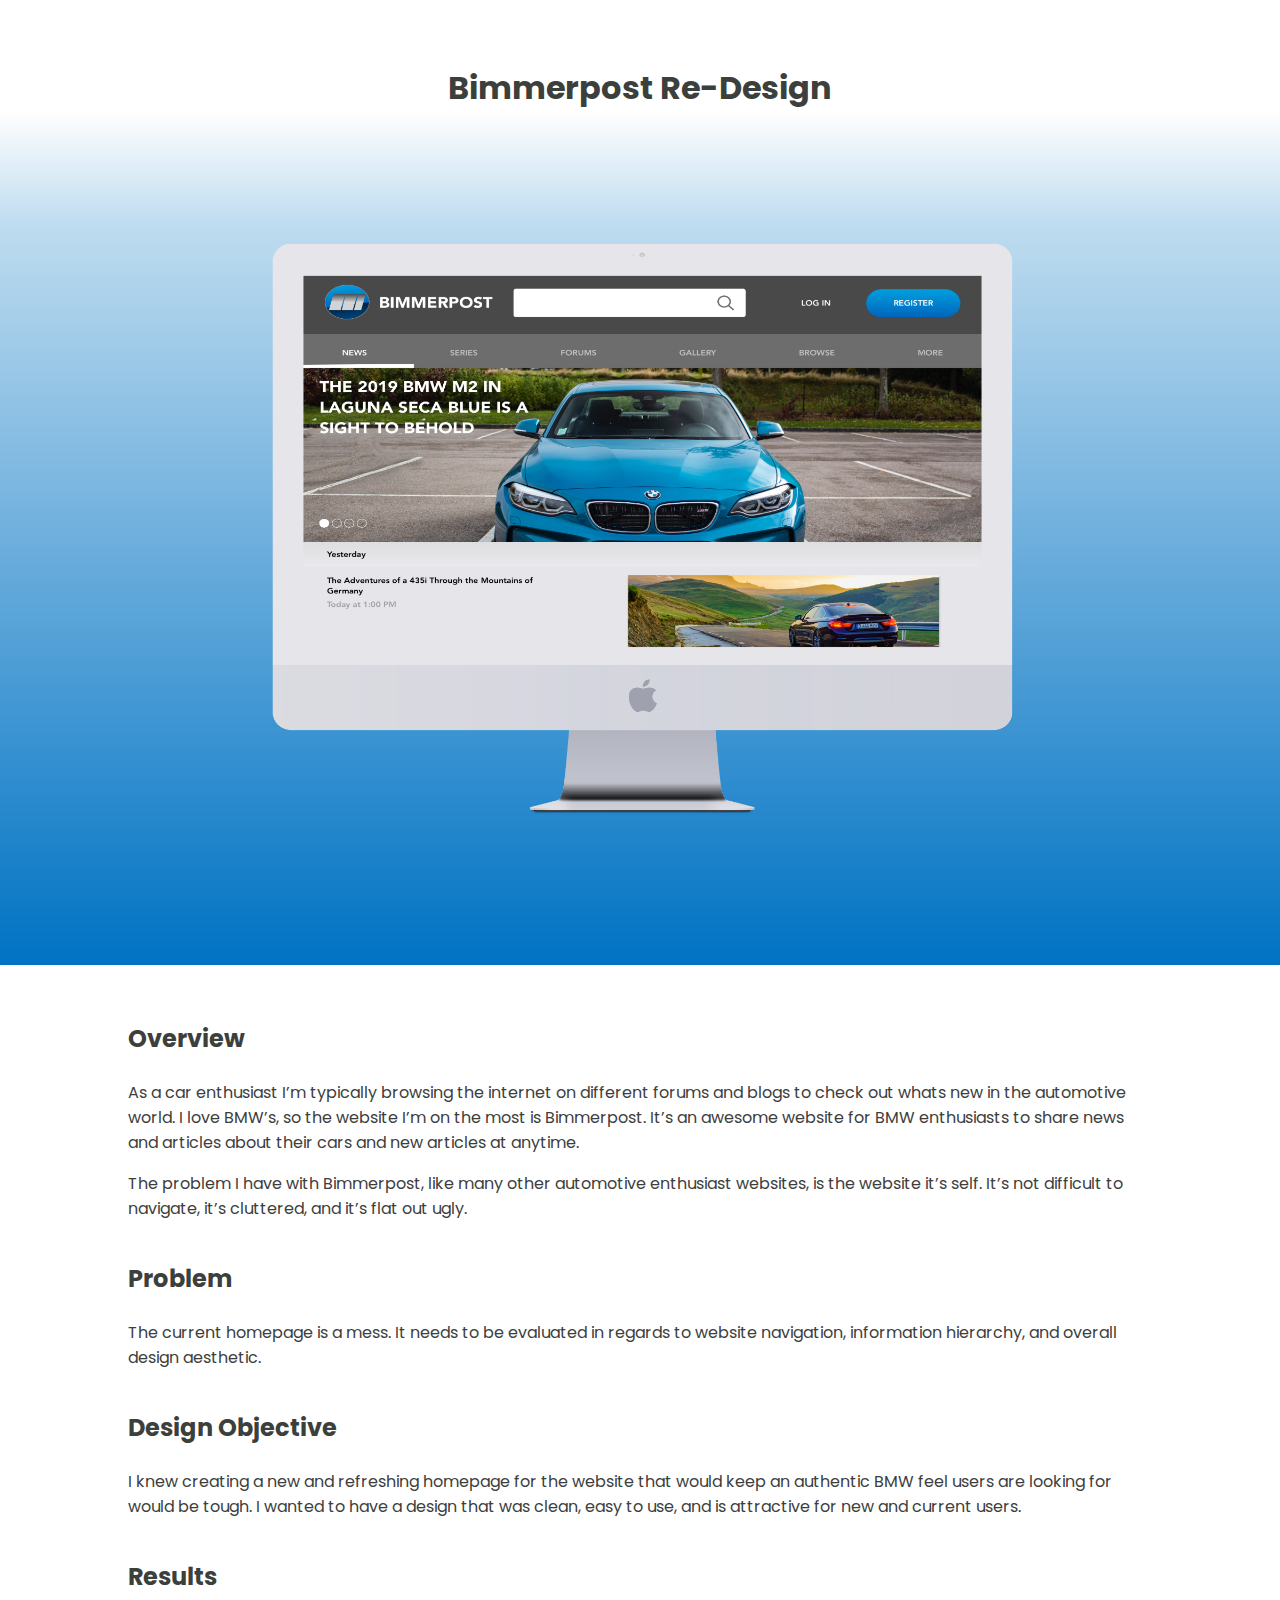
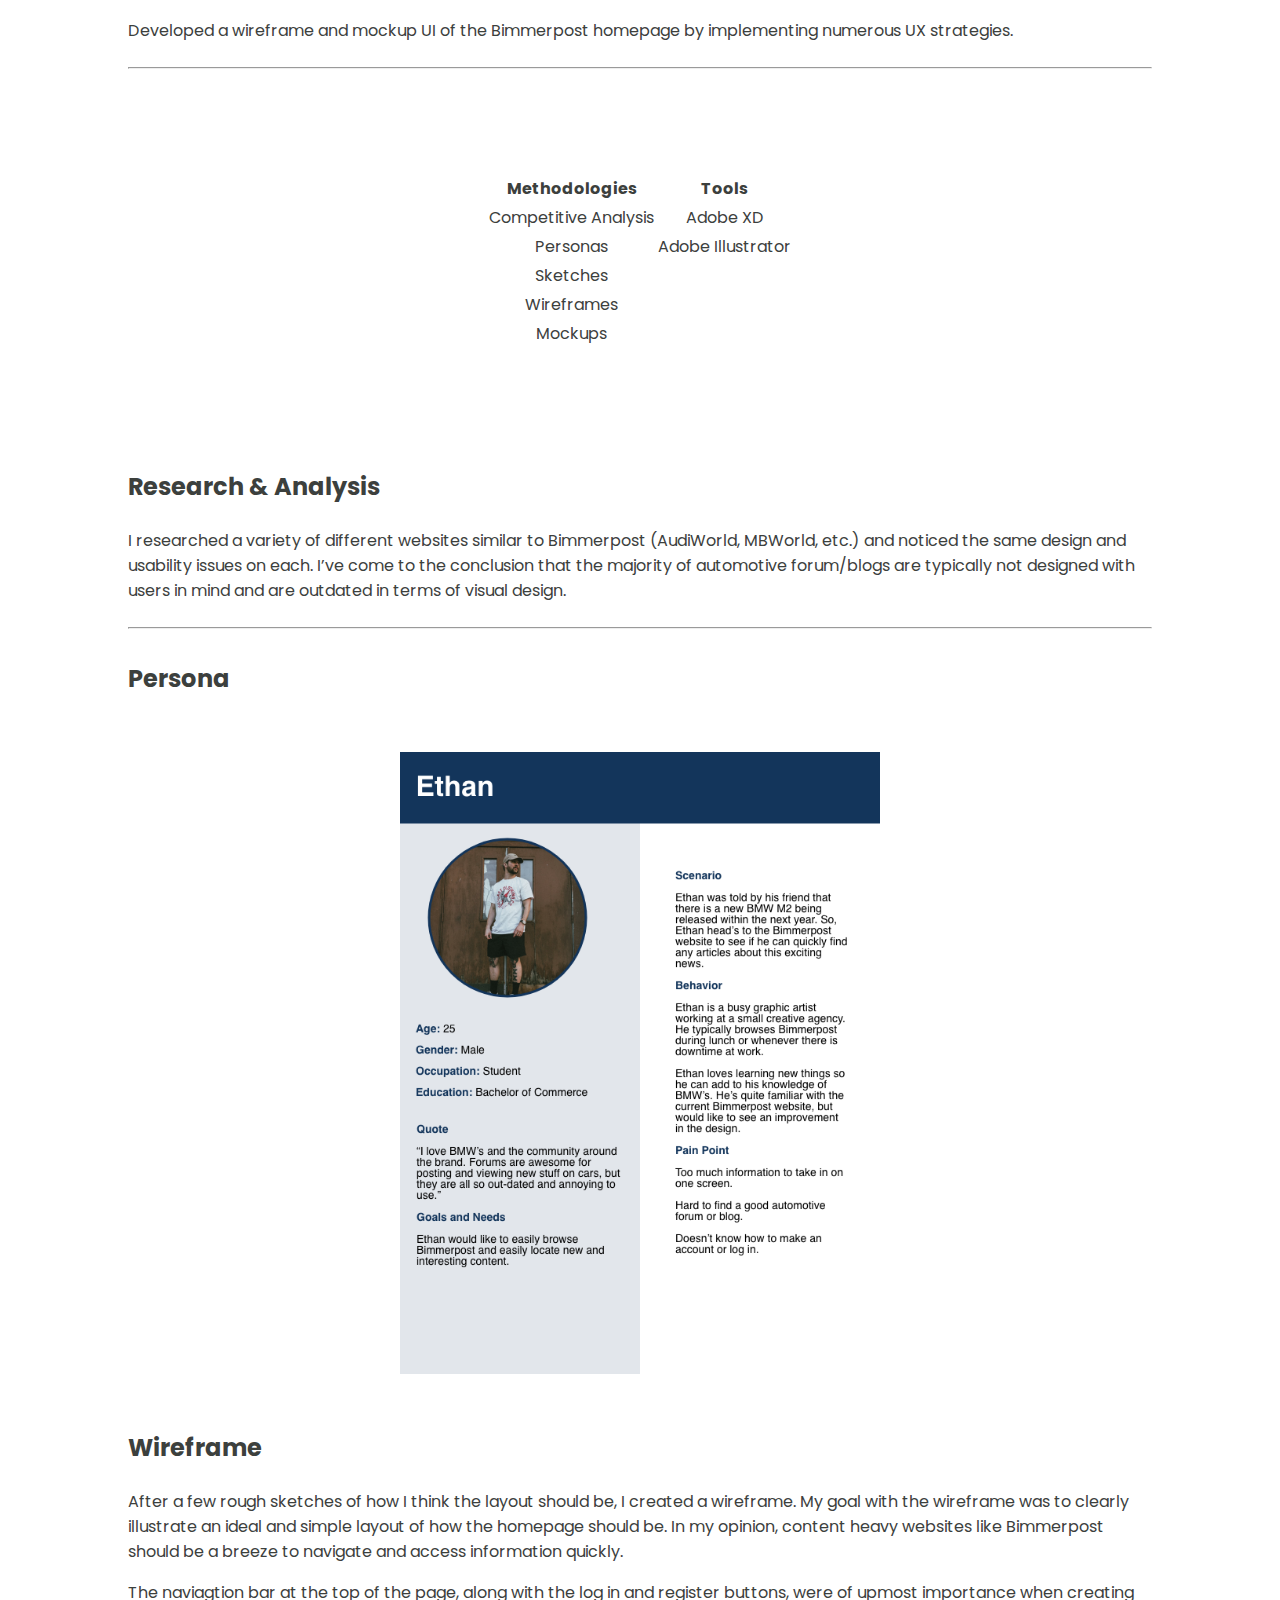
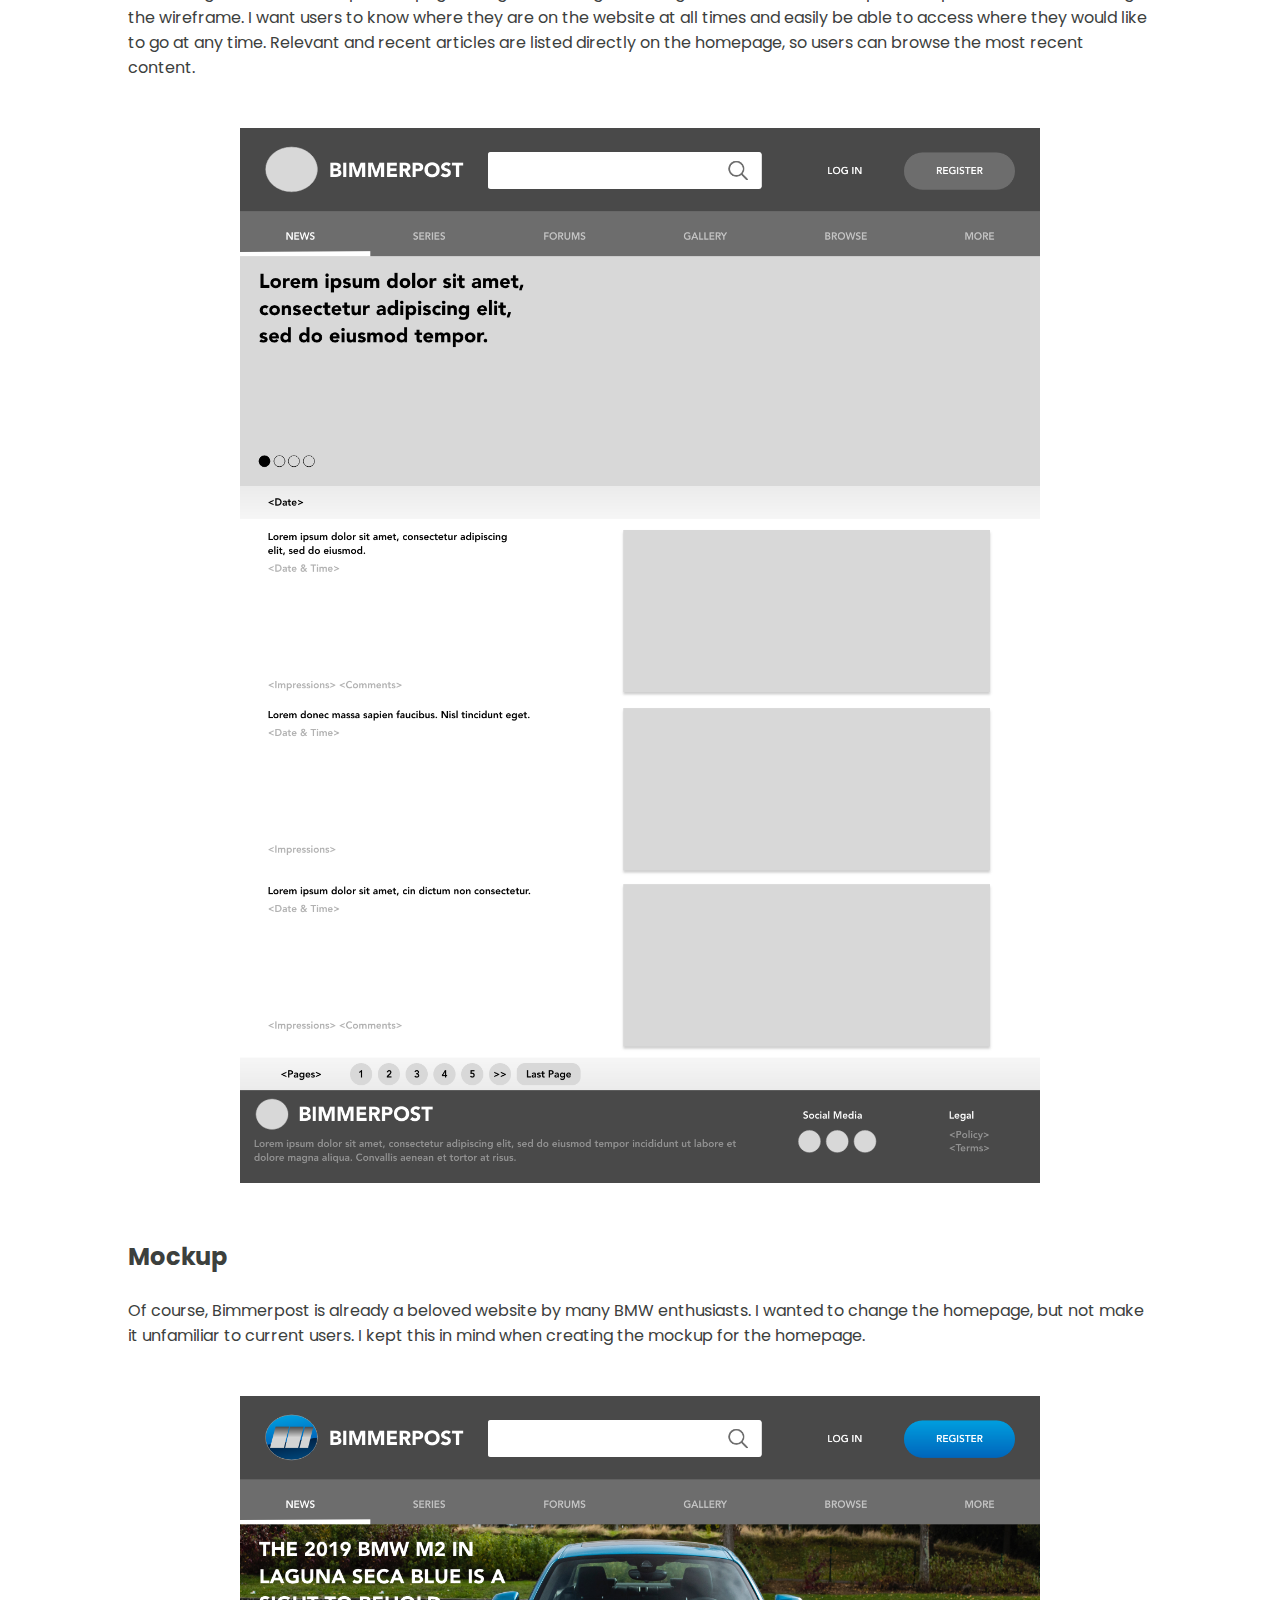
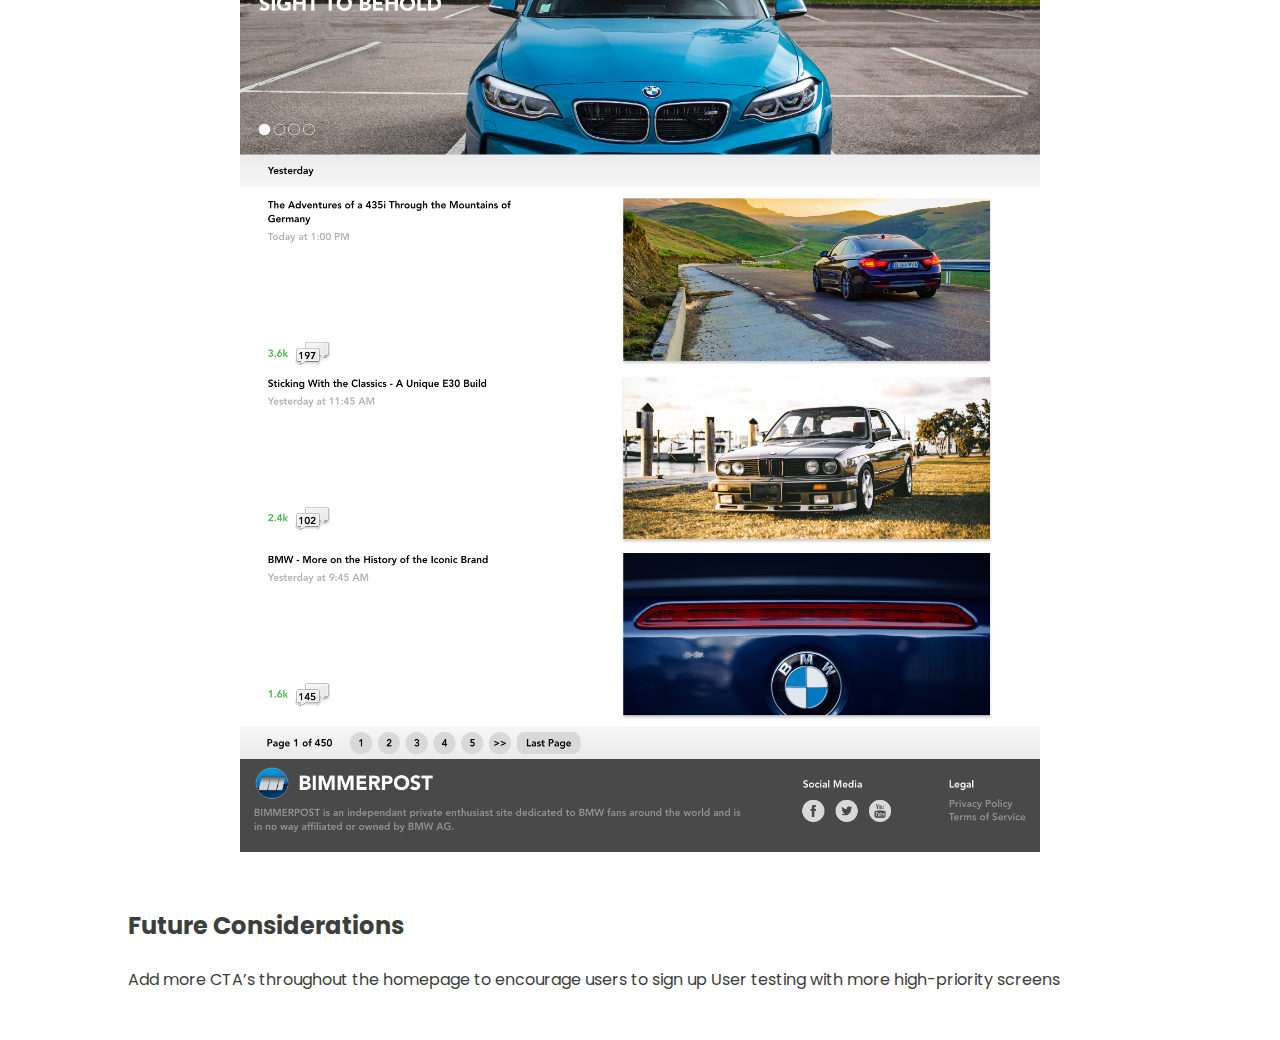
==== pages/bimmerpost.html @ 27b51f2a "First Portfolio Commit" ====
<!DOCTYPE html>
<html lang="en">
  <head>
    <meta charset="UTF-8" />
    <meta name="viewport" content="width=device-width, initial-scale=1.0" />
    <title>Bimmerpost Re-Design</title>
    <link rel="stylesheet" href="/src/css/styles.css" />
  </head>
  <body>
    <div class="projectPageHeader">
      <h1 class="projectPageTitle">Bimmerpost Re-Design</h1>
    </div>
    <img
      src="/img/bimmerpostheaderimg.png"
      alt="Bimmerpost Header Image"
      class="projectImageFullPage"
    />
    
    <section class="projectPageMain">
      
      <h2 class="projectSubtitle">Overview</h2>
      <p class="projectText">
        As a car enthusiast I’m typically browsing the internet on different
        forums and blogs to check out whats new in the automotive world. I love
        BMW’s, so the website I’m on the most is Bimmerpost. It’s an awesome
        website for BMW enthusiasts to share news and articles about their cars
        and new articles at anytime. 
        <p class="projectText">The problem I have with Bimmerpost, like many other automotive
          enthusiast websites, is the website it’s self. It’s not difficult to
          navigate, it’s cluttered, and it’s flat out ugly.</p>
      </p>
      <h2 class="projectSubtitle">Problem</h2>
      <p class="projectText">
        The current homepage is a mess. It needs to be evaluated in regards to
        website navigation, information hierarchy, and overall design aesthetic.
      </p>
      <h2 class="projectSubtitle">Design Objective</h2>
      <p class="projectText">
        I knew creating a new and refreshing homepage for the website that would
        keep an authentic BMW feel users are looking for would be tough. I
        wanted to have a design that was clean, easy to use, and is attractive
        for new and current users.
      </p>
      <h2 class="projectSubtitle">Results</h2>
      <p class="projectText">
        Developed a wireframe and mockup UI of the Bimmerpost homepage by
        implementing numerous UX strategies.
      </p>
      <hr />
      <table class="projectTable">
        <tbody>
          <tr>
            <th>Methodologies</th>
            <th>Tools</th>
          </tr>
          <tr>
            <td>Competitive Analysis</td>
            <td>Adobe XD</td>
          </tr>
          <tr>
            <td>Personas</td>
            <td>Adobe Illustrator</td>
          </tr>
          <tr>
            <td>Sketches</td>
          </tr>
          <tr>
            <td>Wireframes</td>
          </tr>
          <tr>
            <td>Mockups</td>
          </tr>
        </tbody>
      </table>
      <h2 class="projectSubtitle">Research & Analysis</h2>
      <p class="projectText">
        I researched a variety of different websites similar to Bimmerpost (AudiWorld, MBWorld, etc.) and noticed the same design and usability
        issues on each. I’ve come to the conclusion that the majority of
        automotive forum/blogs are typically not designed with users in mind and
        are outdated in terms of visual design.
      </p>
      <hr />
      <h2 class="projectSubtitle">Persona</h2>
      
      <img
        src="/img/bimmerpostpersona.png"
        alt="Persona Image"
        class="projectImageSmall"
      />

      <h2 class="projectSubtitle">Wireframe</h2>
      <p class="projectText">
        After a few rough sketches of how I think the layout should
        be, I created a wireframe. My goal with the wireframe was to clearly
        illustrate an ideal and simple layout of how the homepage should be. In
        my opinion, content heavy websites like Bimmerpost should be a breeze to
        navigate and access information quickly. </p>
        
        <p class="projectText">The naviagtion bar at the
        top of the page, along with the log in and register buttons, were of
        upmost importance when creating the wireframe. I want users to know
        where they are on the website at all times and easily be able to access
        where they would like to go at any time. Relevant and recent articles
        are listed directly on the homepage, so users can browse the most recent
        content.</p>
      <img
        src="/img/bimmerpostwireframe.png"
        alt="Wireframe Image"
        class="projectImageMedium"
      />

      <h2 class="projectSubtitle">Mockup</h2>
      <p class="projectText">
        Of course, Bimmerpost is already a beloved website by many BMW
        enthusiasts. I wanted to change the homepage, but not make it unfamiliar
        to current users. I kept this in mind when creating the mockup for the
        homepage.
      </p>
      <img
        src="/img/bimmerpostmockup.png"
        alt="Mockup Image"
        class="projectImageMedium"
      />

      <h2 class="projectSubtitle">Future Considerations</h2>
      <p class="projectText">
        Add more CTA’s throughout the homepage to encourage users to sign up
        User testing with more high-priority screens
      </p>
    </section>
  </body>
</html>
---- src/css/styles.css ----
/*===== Font =====*/
@import url("https://fonts.googleapis.com/css2?family=Poppins:wght@400;600;700&display=swap");
/*===== Variable CSS =====*/
:root {
  --header-height: 3rem;
  --font-semi: 600;
}

/*===== Colours =====*/
:root {
  --first-color: #10ac84;
  --second-color: #3c403d;
}

/*===== Typography =====*/
:root {
  --body-font: "Poppins", sans-serif;
  --big-font-size: 2rem;
  --h2-font-size: 1.25rem;
  --normal-font-size: 0.938rem;
}
@media screen and (min-width: 768px) {
  :root {
    --big-font-size: 3.5rem;
    --h2-font-size: 2rem;
    --normal-font-size: 1rem;
  }
}

/*===== Margins =====*/
:root {
  --mb-1: 0.5rem;
  --mb-2: 1rem;
  --mb-3: 1.5rem;
  --mb-4: 2rem;
  --mb-5: 2.5rem;
  --mb-6: 3rem;
}

/*===== z index =====*/
:root {
  --z-back: -10;
  --z-normal: 1;
  --z-tooltip: 10;
  --z-fixed: 100;
}

/*===== Base Site =====*/
*,
::before,
::after {
  box-sizing: border-box;
}
html {
  scroll-behavior: smooth;
}
body {
  margin: var(--header-height) 0 0 0;
  font-family: var(--body-font);
  font-size: var(--normal-font-size);
  color: var(--second-color);
}
h1,
h2,
p {
  margin: 0;
}
ul {
  margin: 0;
  padding: 0;
  list-style: none;
}
a {
  text-decoration: none;
}
img {
  max-width: 100%;
  height: auto;
  display: block;
}

section {
  padding: 2em 2em;
  text-align: center;
}

.scroll-downs {
  display: flex;
  justify-content: center;
}
.mousey {
  width: 3px;
  padding: 10px 15px;
  height: 35px;
  border: 3px solid var(--first-color);
  border-radius: 25px;
  opacity: 0.75;
  box-sizing: content-box;
}
.scroller {
  width: 3px;
  height: 10px;
  border-radius: 25%;
  background-color: var(--first-color);
  animation-name: scroll;
  animation-duration: 2.2s;
  animation-timing-function: cubic-bezier(0.15, 0.41, 0.69, 0.94);
  animation-iteration-count: infinite;
}
@keyframes scroll {
  0% {
    opacity: 0;
  }
  10% {
    transform: translateY(0);
    opacity: 1;
  }
  100% {
    transform: translateY(15px);
    opacity: 0;
  }
}

.skills {
  background: var(--first-color);
}

.skills-container ul li {
  background: white;
  border-radius: 1em;
  padding: 2em;
  margin-bottom: 1em;
}

.skills-container ul li .icon-container {
  height: 100px;
  place-content: center;
  margin: 0 auto;
  display: -ms-grid;
  display: grid;
}

.skills-container ul li .icon-container.one {
  width: 60px;
}

.skills-container ul li .icon-container.two {
  width: 60px;
}

.skills-container ul li .skill-title {
  font-weight: bold;
}

.skills-container ul li {
  margin-bottom: 2em;
}

.featured-desc {
  margin-bottom: 2em;
}

.portfolio {
  background: #f0f0f0;
}

.portfolio-container a img {
  border-radius: 1em;
  margin-bottom: 2em;
}

/*===== Class CSS ===== */
.section-title {
  position: relative;
  font-size: var(--h2-font-size);
  color: var(--first-color);
  margin-top: var(--mb-2);
  margin-bottom: var(--mb-4);
  text-align: center;
}
.section-title::after {
  position: absolute;
  content: "";
  width: 64px;
  height: 0.18rem;
  left: 0;
  right: 0;
  margin: auto;
  top: 2rem;
  background-color: var(--first-color);
}

.section-title-two {
  position: relative;
  font-size: var(--h2-font-size);
  color: white;
  /* margin-top: var(--mb-2); */
  margin-bottom: var(--mb-6);
  text-align: center;
}

.section-title-two::after {
  position: absolute;
  content: "";
  width: 64px;
  height: 0.18rem;
  left: 0;
  right: 0;
  margin: auto;
  top: 2rem;
  background-color: white;
}

.section {
  padding-top: 3rem;
  padding-bottom: 2rem;
}

/*===== Layout =====*/
.bd-grid {
  max-width: 1024px;
  display: grid;
  grid-template-columns: 100%;
  grid-column-gap: 2rem;
  width: calc(100% - 2rem);
  margin-left: var(--mb-2);
  margin-right: var(--mb-2);
}
.l-header {
  width: 100%;
  position: fixed;
  top: 0;
  left: 0;
  z-index: var(--z-fixed);
  background-color: #fff;
  box-shadow: 0 1px 4px rgba(146, 161, 176, 0.15);
}

/*===== Navigation =====*/
.nav {
  height: var(--header-height);
  display: flex;
  justify-content: space-between;
  align-items: center;
  font-weight: var(--font-semi);
}

@media screen and (max-width: 800px) {
  .nav__menu {
    position: fixed;
    top: var(--header-height);
    right: -100%;
    width: 80%;
    height: 100%;
    padding: 2rem;
    background-color: var(--second-color);
    transition: 0.5s;
  }
}
.nav__item {
  margin-bottom: var(--mb-4);
}
.nav__link {
  position: relative;
  color: #fff;
}
.nav__link:hover {
  position: relative;
}
.nav__link:hover::after {
  position: absolute;
  content: "";
  width: 100%;
  height: 0.18rem;
  left: 0;
  top: 2rem;
  background-color: var(--first-color);
}
.nav__logo {
  color: var(--second-color);
}
.nav__toggle {
  color: var(--second-color);
  font-size: 1.5rem;
  cursor: pointer;
}

/*Active menu*/
.active::after {
  position: absolute;
  content: "";
  width: 100%;
  height: 0.18rem;
  left: 0;
  top: 2rem;
  background-color: var(--first-color);
}

/*=== Show menu ===*/
.show {
  right: 0;
}

/*===== Home =====*/
.home {
  height: calc(100vh - 3rem);
}
.home__data {
  align-self: center;
}
.home__title {
  font-size: var(--big-font-size);
  margin-bottom: var(--mb-5);
}
.home__title-color {
  color: var(--first-color);
}
.home__social {
  display: flex;
  flex-direction: column;
}
.home__social-icon {
  width: max-content;
  margin-bottom: var(--mb-2);
  font-size: 2rem;
  color: var(--second-color);
}
.home__social-icon:hover {
  color: var(--first-color);
}

/*Buttons*/
.button {
  display: inline-block;
  background-color: var(--first-color);
  color: #fff;
  padding: 0.75rem 2.5rem;
  font-weight: var(--font-semi);
  border-radius: 0.5rem;
}
.button:hover {
  box-shadow: 0 10px 36px rgba(0, 0, 0, 0.15);
}

/* ===== About Section =====*/
.about__container {
  row-gap: 2rem;
  text-align: center;
}
.about__subtitle {
  margin-bottom: var(--mb-2);
}
.about__img {
  justify-self: center;
}
.about__img img {
  width: 200px;
  border-radius: 0.5rem;
}

/* ===== Skills Section =====*/

.subtitle {
  text-transform: uppercase;
  font-weight: bold;
  letter-spacing: 0.2em;
  margin-bottom: 1em;
  font-size: 0.85em;
  color: var(--second-color);
}

.featured-title {
  font-weight: bold;
  color: var(--first-color);
  font-size: 1.3em;
  margin-bottom: 0.5em;
  display: block;
}

.skills__container {
  row-gap: 2rem;
  text-align: center;
}
.skills__subtitle {
  margin-bottom: var(--mb-2);
}
.skills__text {
  margin-bottom: var(--mb-4);
}
.skills__data {
  display: flex;
  justify-content: space-between;
  align-items: center;
  position: relative;
  font-weight: var(--font-semi);
  padding: 0.5rem 1rem;
  margin-bottom: var(--mb-4);
  border-radius: 0.5rem;
  box-shadow: 0 4px 25px rgba(14, 36, 49, 0.15);
}
.skills__icon {
  font-size: 2rem;
  margin-right: var(--mb-2);
  color: var(--first-color);
}
.skills__names {
  display: flex;
  align-items: center;
}
.skills__bar {
  position: absolute;
  left: 0;
  bottom: 0;
  background-color: var(--first-color);
  height: 0.25rem;
  border-radius: 0.5rem;
  z-index: var(--z-back);
}

/* ===== Portfolio Section =====*/
.portfolio {
  background: #f0f0f0;
}

.portfolio-container a img {
  border-radius: 1em;
  margin-bottom: 2em;
}

/* ===== Contact Section =====*/
.contact__input {
  width: 100%;
  font-size: var(--normal-font-size);
  font-weight: var(--font-semi);
  padding: 1rem;
  border-radius: 0.5rem;
  border: 1.5px solid var(--second-color);
  outline: none;
  margin-bottom: var(--mb-4);
}
.contact__button {
  display: block;
  border: none;
  outline: none;
  font-size: var(--normal-font-size);
  cursor: pointer;
  margin-left: auto;
}

/* ===== Footer =====*/
.footer {
  background-color: var(--second-color);
  color: #fff;
  text-align: center;
  padding: 2rem 0;
}
.footer__title {
  font-weight: var(--font-semi);
  font-size: 1.6rem;
  margin-bottom: 20px;
}

.footer__text {
  margin-bottom: 10px;
}

.footer__email {
  margin-bottom: 10px;
  color: var(--first-color);
}

/* ===== Media Queries =====*/
@media screen and (min-width: 768px) {
  .skills-container ul {
    display: -ms-grid;
    display: grid;
    grid-template-columns: repeat(2, auto);
    grid-gap: 1em;
  }
  body {
    margin: 0;
  }
  .section {
    padding-top: 4rem;
    padding-bottom: 3rem;
  }
  .section-title {
    margin-bottom: var(--mb-6);
  }
  .section-title::after {
    width: 80px;
    top: 3rem;
  }

  .section-title-two {
    font-size: var(--h2-font-size);
    margin-bottom: var(--mb-6);
    color: white;
  }

  .section-title-two::after {
    width: 80px;
    top: 3.5rem;
  }

  .nav {
    height: calc(var(--header-height) + 1rem);
  }
  .nav__list {
    display: flex;
    padding-top: 0;
  }
  .nav__item {
    margin-left: var(--mb-6);
    margin-bottom: 0;
  }
  .nav__toggle {
    display: none;
  }
  .nav__link {
    color: var(--second-color);
  }

  .home {
    height: 100vh;
  }
  .home__data {
    align-self: flex-end;
  }
  .home__social {
    padding-top: 0;
    padding-bottom: 2.5rem;
    flex-direction: row;
    align-self: flex-end;
  }
  .home__social-icon {
    margin-bottom: 0;
    margin-right: var(--mb-4);
  }
  .home__img {
    width: 457px;
    bottom: 15%;
  }

  .about__container,
  .skills__container {
    grid-template-columns: repeat(2, 1fr);
    align-items: center;
    text-align: initial;
  }
  .about__img img {
    width: 400px;
  }

  .portfolio {
    padding-top: 7em;
  }
  .portfolio-container img {
    margin-left: 2em;
  }

  .contact__form {
    width: 360px;
  }
  .contact__container {
    justify-items: center;
  }

  .portfolio {
    text-align: left;
  }
  .portfolio-container {
    display: -ms-grid;
    display: grid;
    -ms-grid-columns: 40% auto;
    grid-template-columns: 40% auto;
  }
  .portfolio-left {
    display: -ms-grid;
    display: grid;
    place-content: center;
  }
}

@media screen and (min-width: 1024px) {
  .bd-grid {
    margin-left: auto;
    margin-right: auto;
  }
  .home__img {
    right: 10%;
  }
}

/* ===== Project Page Layout =====*/

.projectPageTitle {
  padding-top: 2em;
  text-align: center;
}

.projectSubtitle {
  text-align: initial;
  padding: 1em 0;
}

.projectText {
  text-align: initial;
  padding-bottom: 1em;
}

.projectTable {
  display: flex;
  justify-content: center;
  padding: 6em 0;
}

.projectImageSmall {
  width: 30em;
  margin: 0 auto;
  padding: 2em 0;
}

.projectImageMedium {
  width: 50em;
  margin: 0 auto;
  padding: 2em 0;
}

/* ===== Media Queries for Project Pages =====*/

@media screen and (min-width: 768px) {
  .projectPageMain {
    padding: 2em 8em;
  }
}
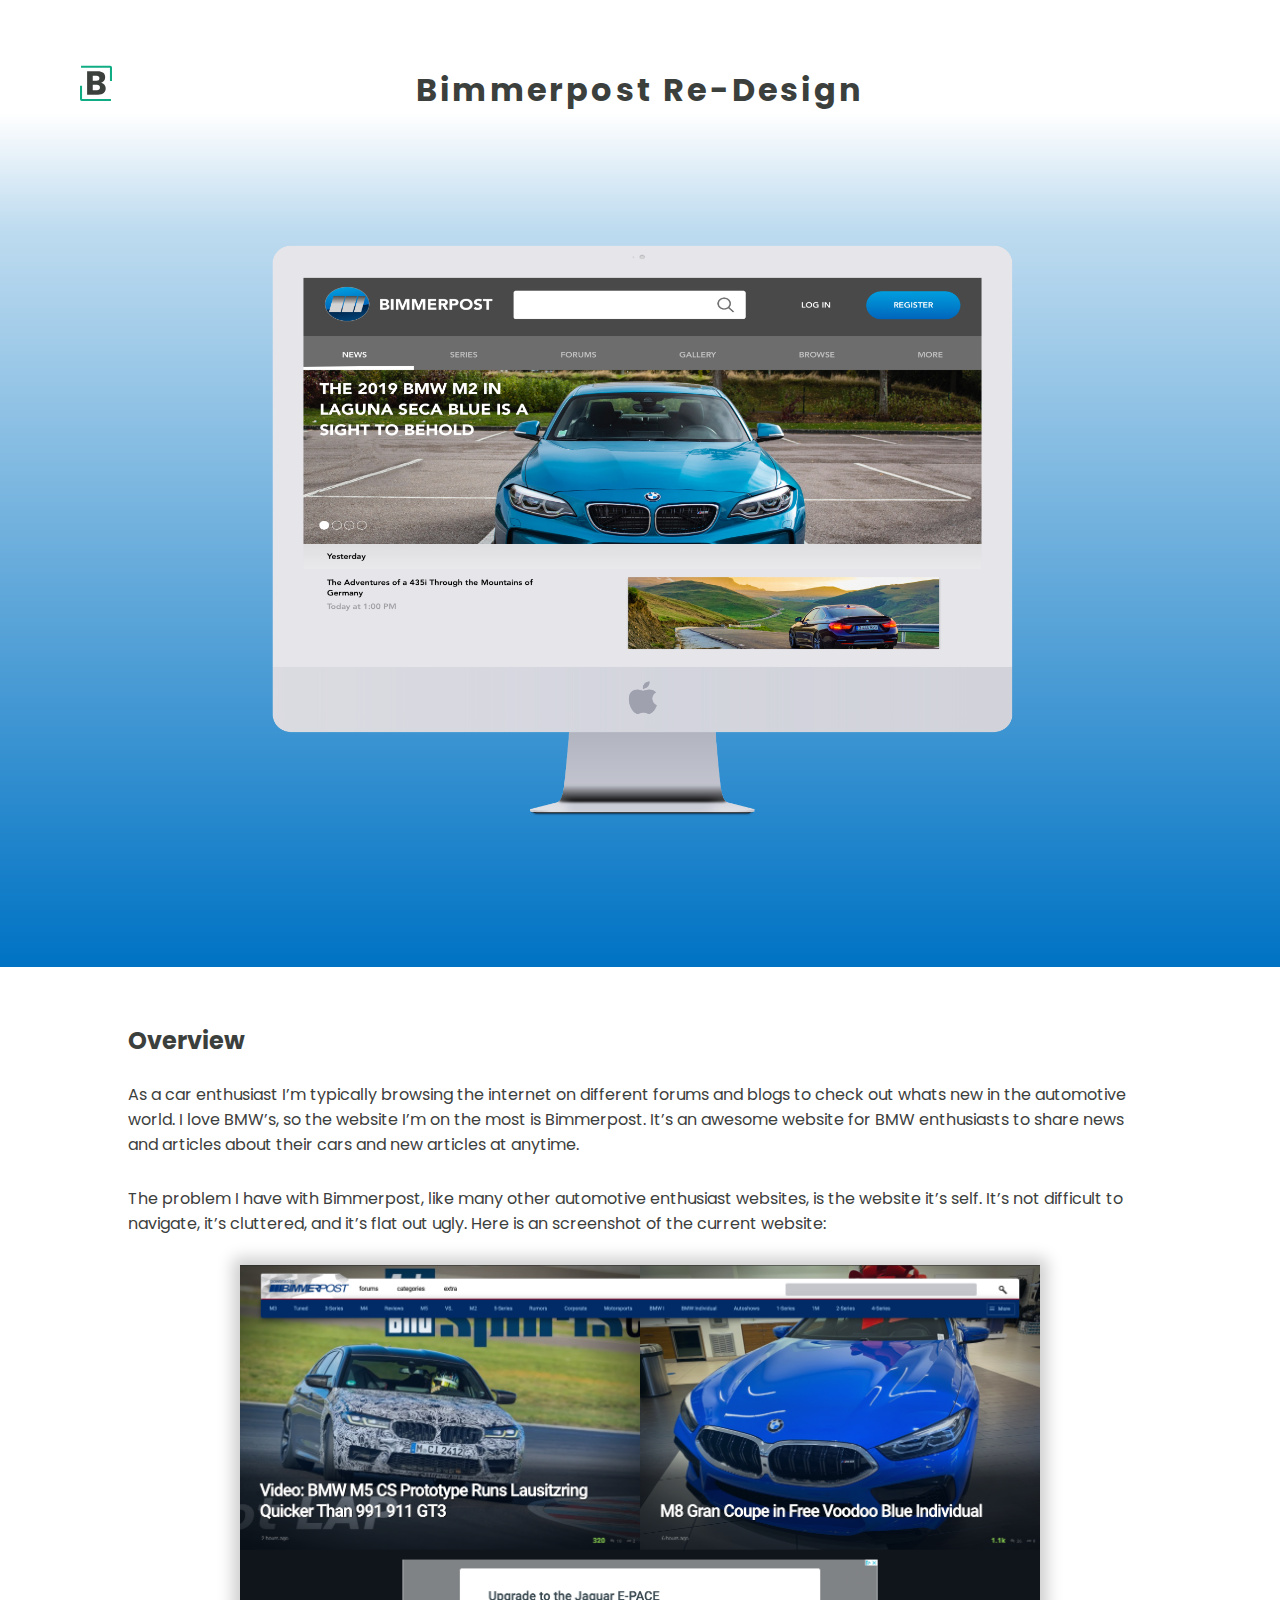
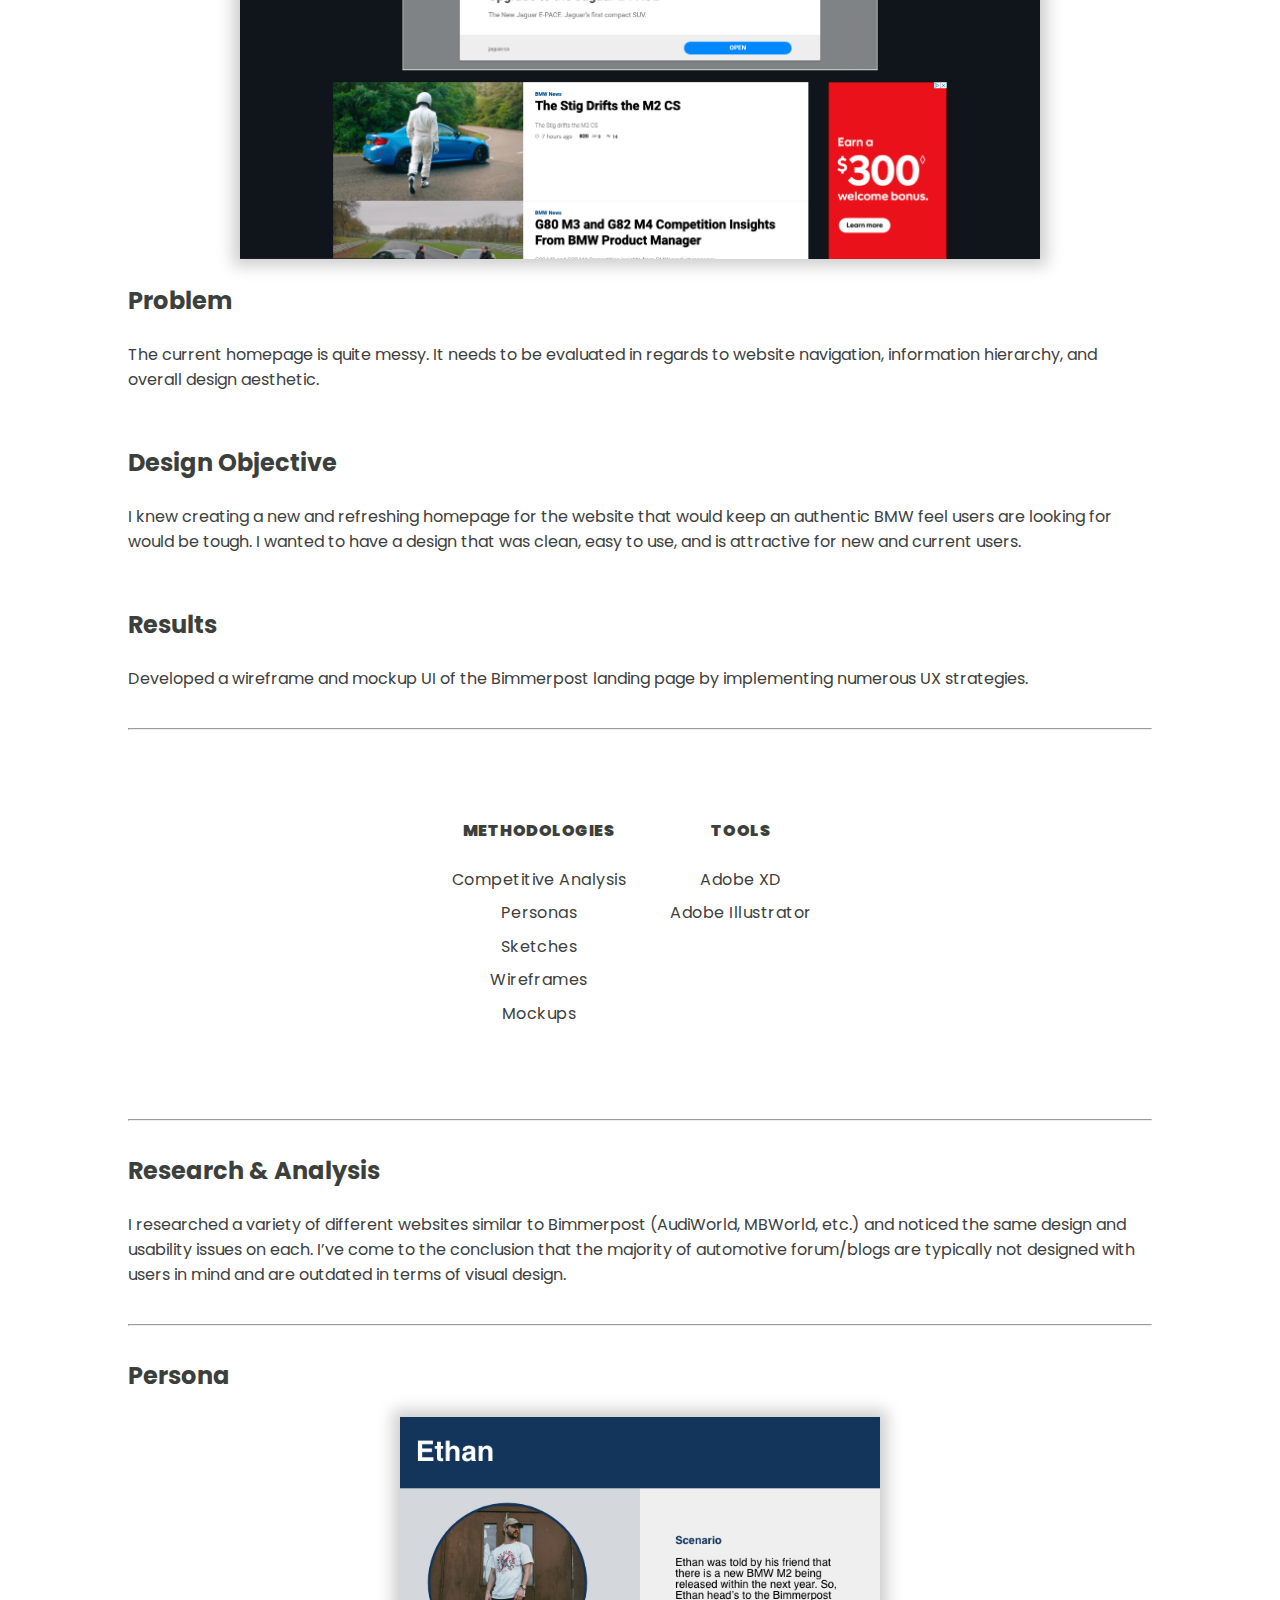
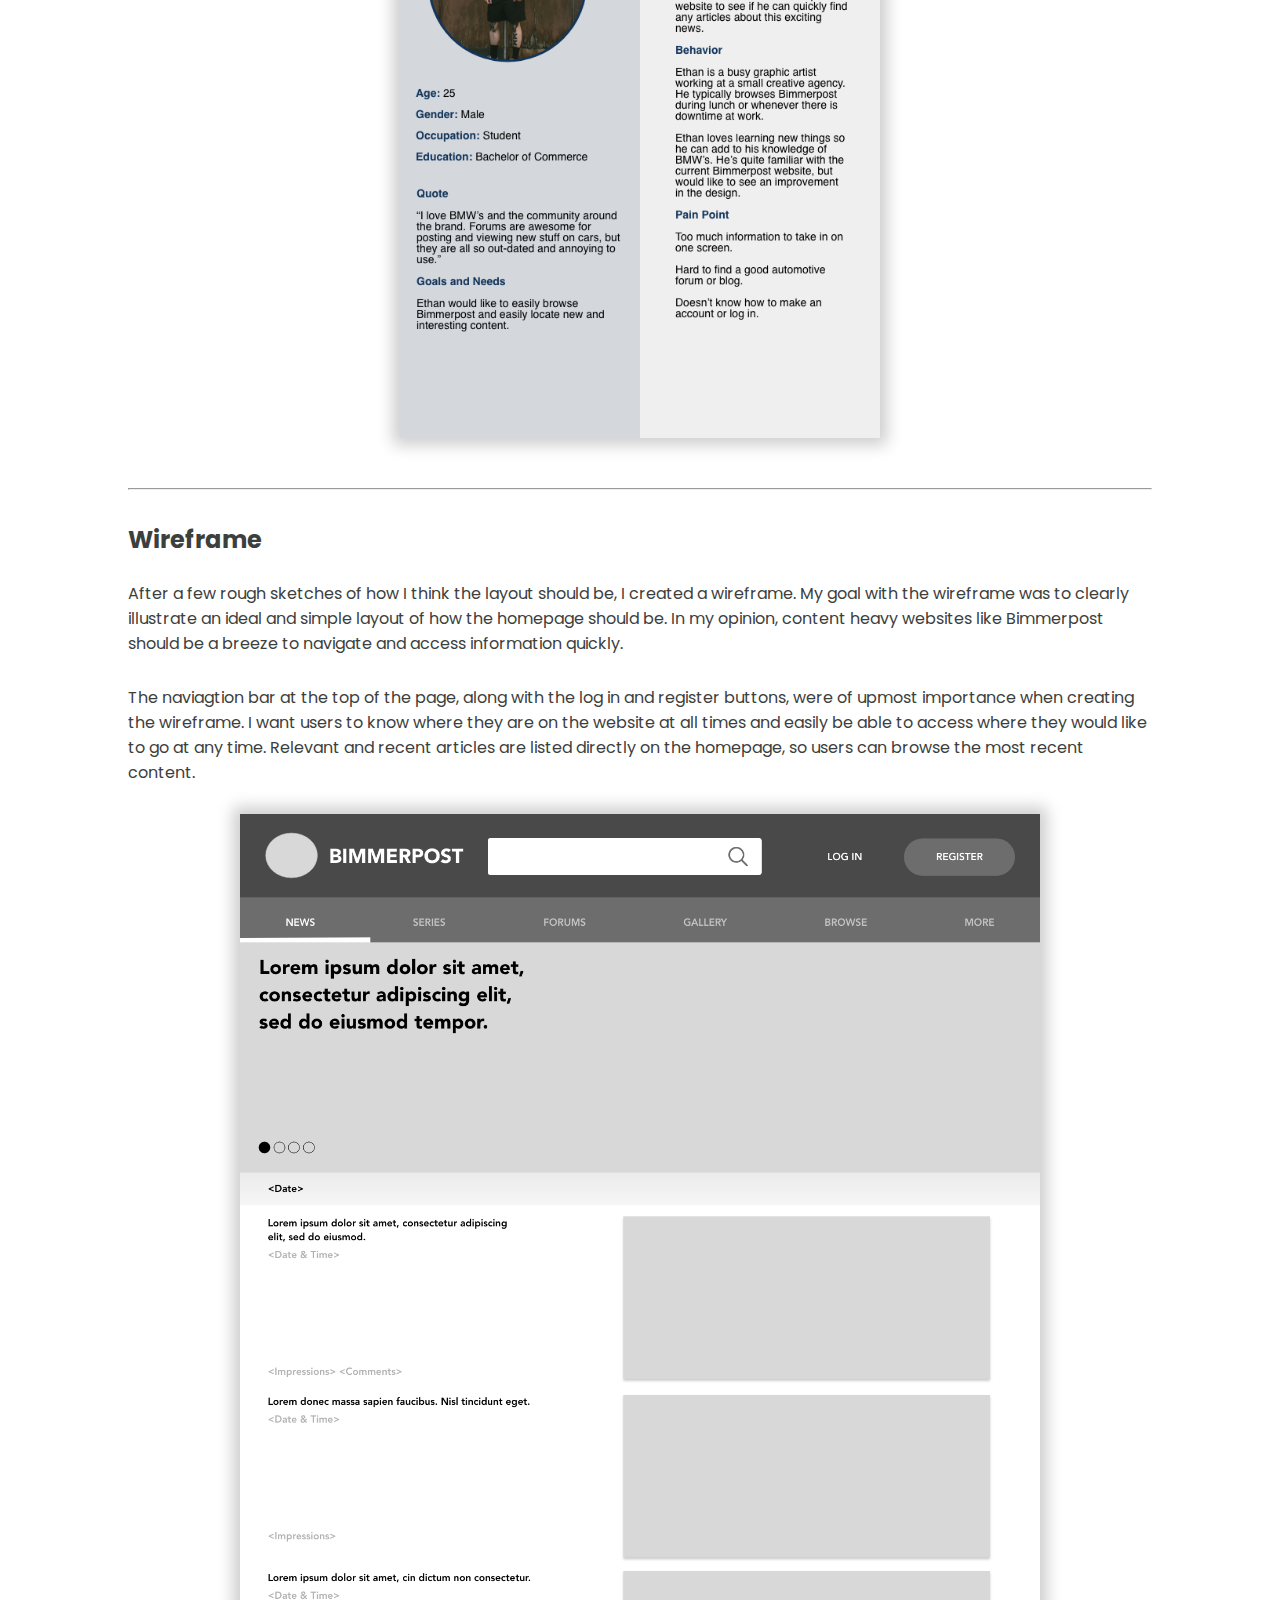
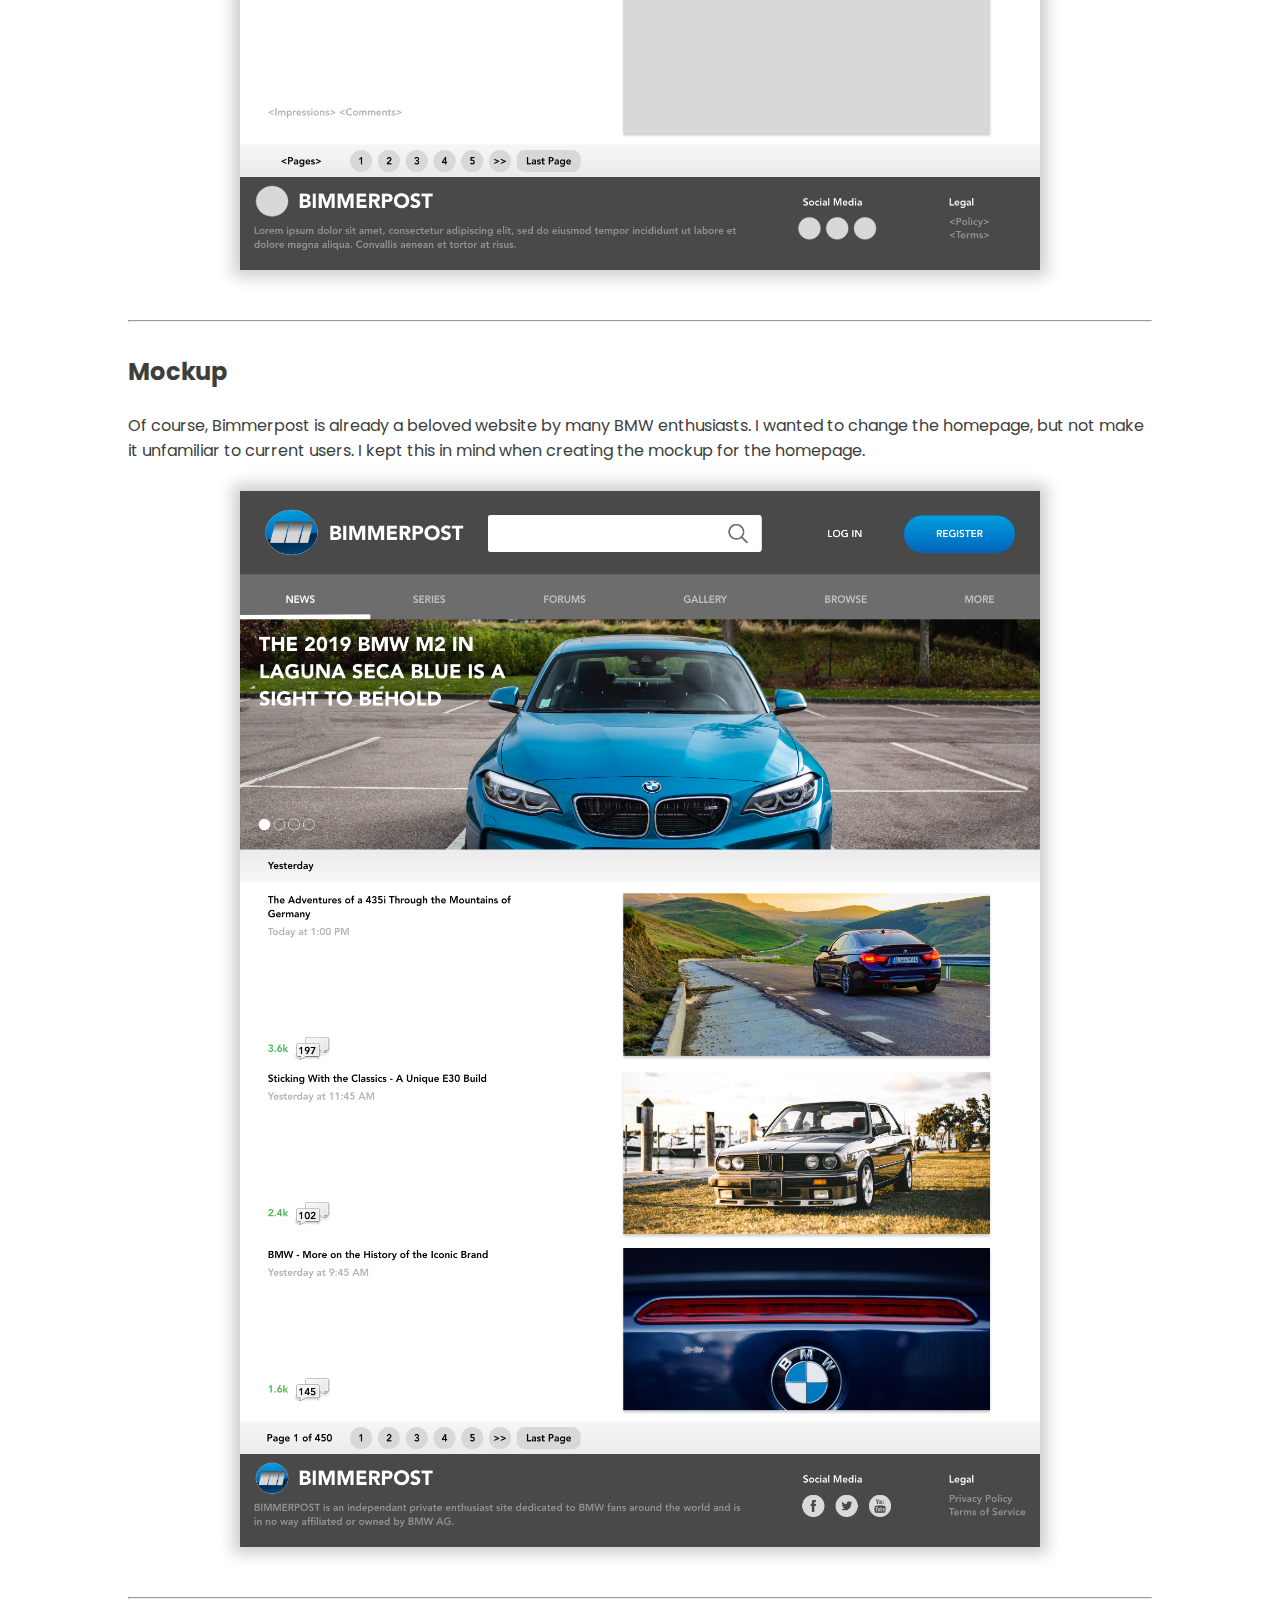
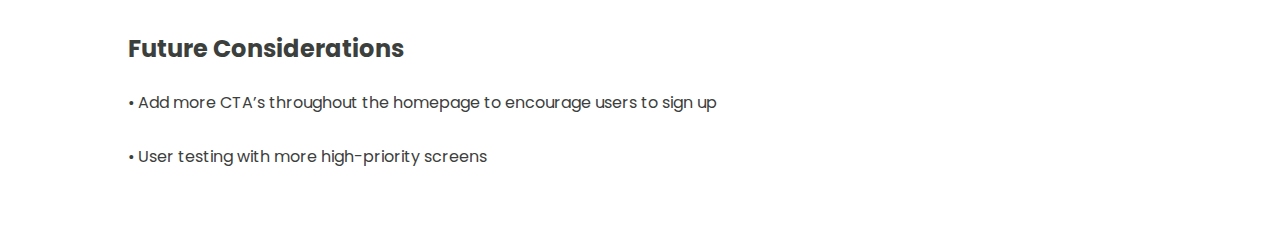
==== commit e7fd2283: "Project Pages Styling" ====
--- a/pages/bimmerpost.html
+++ b/pages/bimmerpost.html
@@ -8,7 +8,10 @@
   </head>
   <body>
     <div class="projectPageHeader">
-      <h1 class="projectPageTitle">Bimmerpost Re-Design</h1>
+      <h1 class="projectPageTitle"><div class="projectPageHeader">
+        <a href="/index.html" class="project-nav-logo"
+          ><img src="/img/WebsiteLogo.svg" alt="Website Logo"
+        /></a>Bimmerpost Re-Design</h1>
     </div>
     <img
       src="/img/bimmerpostheaderimg.png"
@@ -27,11 +30,15 @@
         and new articles at anytime. 
         <p class="projectText">The problem I have with Bimmerpost, like many other automotive
           enthusiast websites, is the website it’s self. It’s not difficult to
-          navigate, it’s cluttered, and it’s flat out ugly.</p>
+          navigate, it’s cluttered, and it’s flat out ugly. Here is an screenshot of the current website:</p><img
+          src="/img/bimmerpostSite.png"
+          alt="Website Image"
+          class="projectImageMedium"
+        />
       </p>
       <h2 class="projectSubtitle">Problem</h2>
       <p class="projectText">
-        The current homepage is a mess. It needs to be evaluated in regards to
+        The current homepage is quite messy. It needs to be evaluated in regards to
         website navigation, information hierarchy, and overall design aesthetic.
       </p>
       <h2 class="projectSubtitle">Design Objective</h2>
@@ -43,7 +50,7 @@
       </p>
       <h2 class="projectSubtitle">Results</h2>
       <p class="projectText">
-        Developed a wireframe and mockup UI of the Bimmerpost homepage by
+        Developed a wireframe and mockup UI of the Bimmerpost landing page by
         implementing numerous UX strategies.
       </p>
       <hr />
@@ -72,6 +79,7 @@
           </tr>
         </tbody>
       </table>
+      <hr />
       <h2 class="projectSubtitle">Research & Analysis</h2>
       <p class="projectText">
         I researched a variety of different websites similar to Bimmerpost (AudiWorld, MBWorld, etc.) and noticed the same design and usability
@@ -87,7 +95,7 @@
         alt="Persona Image"
         class="projectImageSmall"
       />
-
+      <hr style="margin-top: 50px"/>
       <h2 class="projectSubtitle">Wireframe</h2>
       <p class="projectText">
         After a few rough sketches of how I think the layout should
@@ -108,6 +116,7 @@
         alt="Wireframe Image"
         class="projectImageMedium"
       />
+      <hr style="margin-top: 50px"/>
 
       <h2 class="projectSubtitle">Mockup</h2>
       <p class="projectText">
@@ -121,12 +130,12 @@
         alt="Mockup Image"
         class="projectImageMedium"
       />
-
+      <hr style="margin-top: 50px"/>
       <h2 class="projectSubtitle">Future Considerations</h2>
       <p class="projectText">
-        Add more CTA’s throughout the homepage to encourage users to sign up
-        User testing with more high-priority screens
+        • Add more CTA’s throughout the homepage to encourage users to sign up 
       </p>
+      <p class="projectText"> • User testing with more high-priority screens</p>
     </section>
   </body>
 </html>
--- a/src/css/styles.css
+++ b/src/css/styles.css
@@ -277,7 +277,12 @@
   background-color: var(--first-color);
 }
 .nav__logo {
-  color: var(--second-color);
+  display: flex;
+  justify-content: center;
+  align-items: center;
+  height: 25px;
+  width: 25px;
+  position: relative;
 }
 .nav__toggle {
   color: var(--second-color);
@@ -471,6 +476,15 @@
 
 /* ===== Media Queries =====*/
 @media screen and (min-width: 768px) {
+  .nav__logo {
+    display: flex;
+    justify-content: center;
+    align-items: center;
+    height: 38px;
+    width: 38px;
+    position: relative;
+  }
+
   .skills-container ul {
     display: -ms-grid;
     display: grid;
@@ -594,8 +608,13 @@
 
 /* ===== Project Page Layout =====*/
 
+.project-nav-logo {
+  display: none;
+}
+
 .projectPageTitle {
-  padding-top: 2em;
+  padding-top: 0.5em;
+  letter-spacing: 0.1em;
   text-align: center;
 }
 
@@ -606,25 +625,54 @@
 
 .projectText {
   text-align: initial;
-  padding-bottom: 1em;
+  padding-bottom: 1.8em;
 }
 
 .projectTable {
   display: flex;
   justify-content: center;
-  padding: 6em 0;
+  padding: 5em 0;
+}
+
+th {
+  display: table-cell;
+  font-style: normal;
+  font-weight: 900;
+  text-transform: uppercase;
+  font-size: 1em;
+  line-height: 129.69%;
+  letter-spacing: 0.03em;
+  padding-bottom: 20px;
+}
+td {
+  display: table-cell;
+  width: 200px;
+  line-height: 185%;
+  letter-spacing: 0.03em;
+}
+
+.iFrame {
+  border: none;
+  box-shadow: 0px 0px 30px 0px rgba(0, 0, 0, 0.35);
+  margin: 20px 0;
+}
+
+.projectImageFullPage {
+  width: 100vw;
 }
 
 .projectImageSmall {
   width: 30em;
   margin: 0 auto;
-  padding: 2em 0;
+  -webkit-box-shadow: 0px 0px 15px 7px rgba(0, 0, 0, 0.2);
+  box-shadow: 0px 0px 15px 7px rgba(0, 0, 0, 0.2);
 }
 
 .projectImageMedium {
   width: 50em;
   margin: 0 auto;
-  padding: 2em 0;
+  -webkit-box-shadow: 0px 0px 15px 7px rgba(0, 0, 0, 0.2);
+  box-shadow: 0px 0px 15px 7px rgba(0, 0, 0, 0.2);
 }
 
 /* ===== Media Queries for Project Pages =====*/
@@ -633,4 +681,13 @@
   .projectPageMain {
     padding: 2em 8em;
   }
-}
+
+  .project-nav-logo {
+    display: flex;
+    position: relative;
+    top: 42px;
+    left: 80px;
+    height: 50px;
+    width: 50px;
+  }
+}
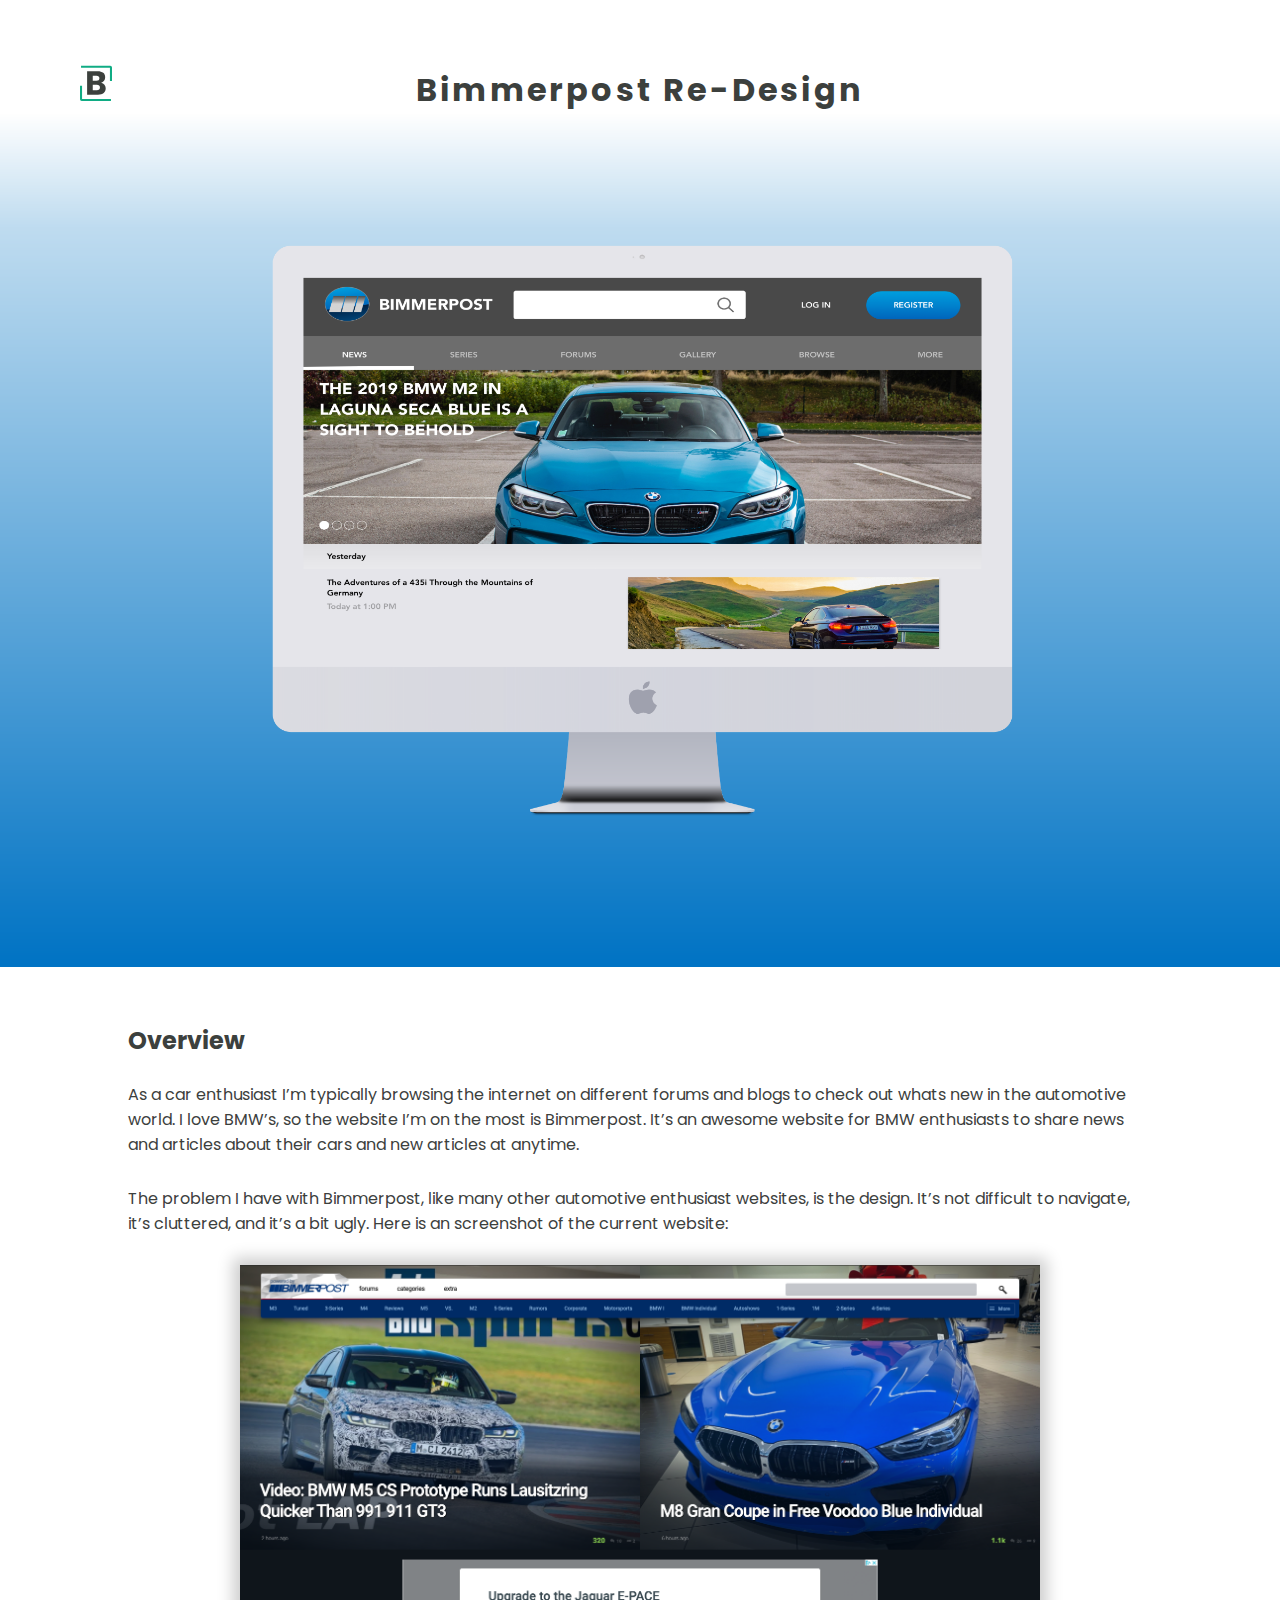
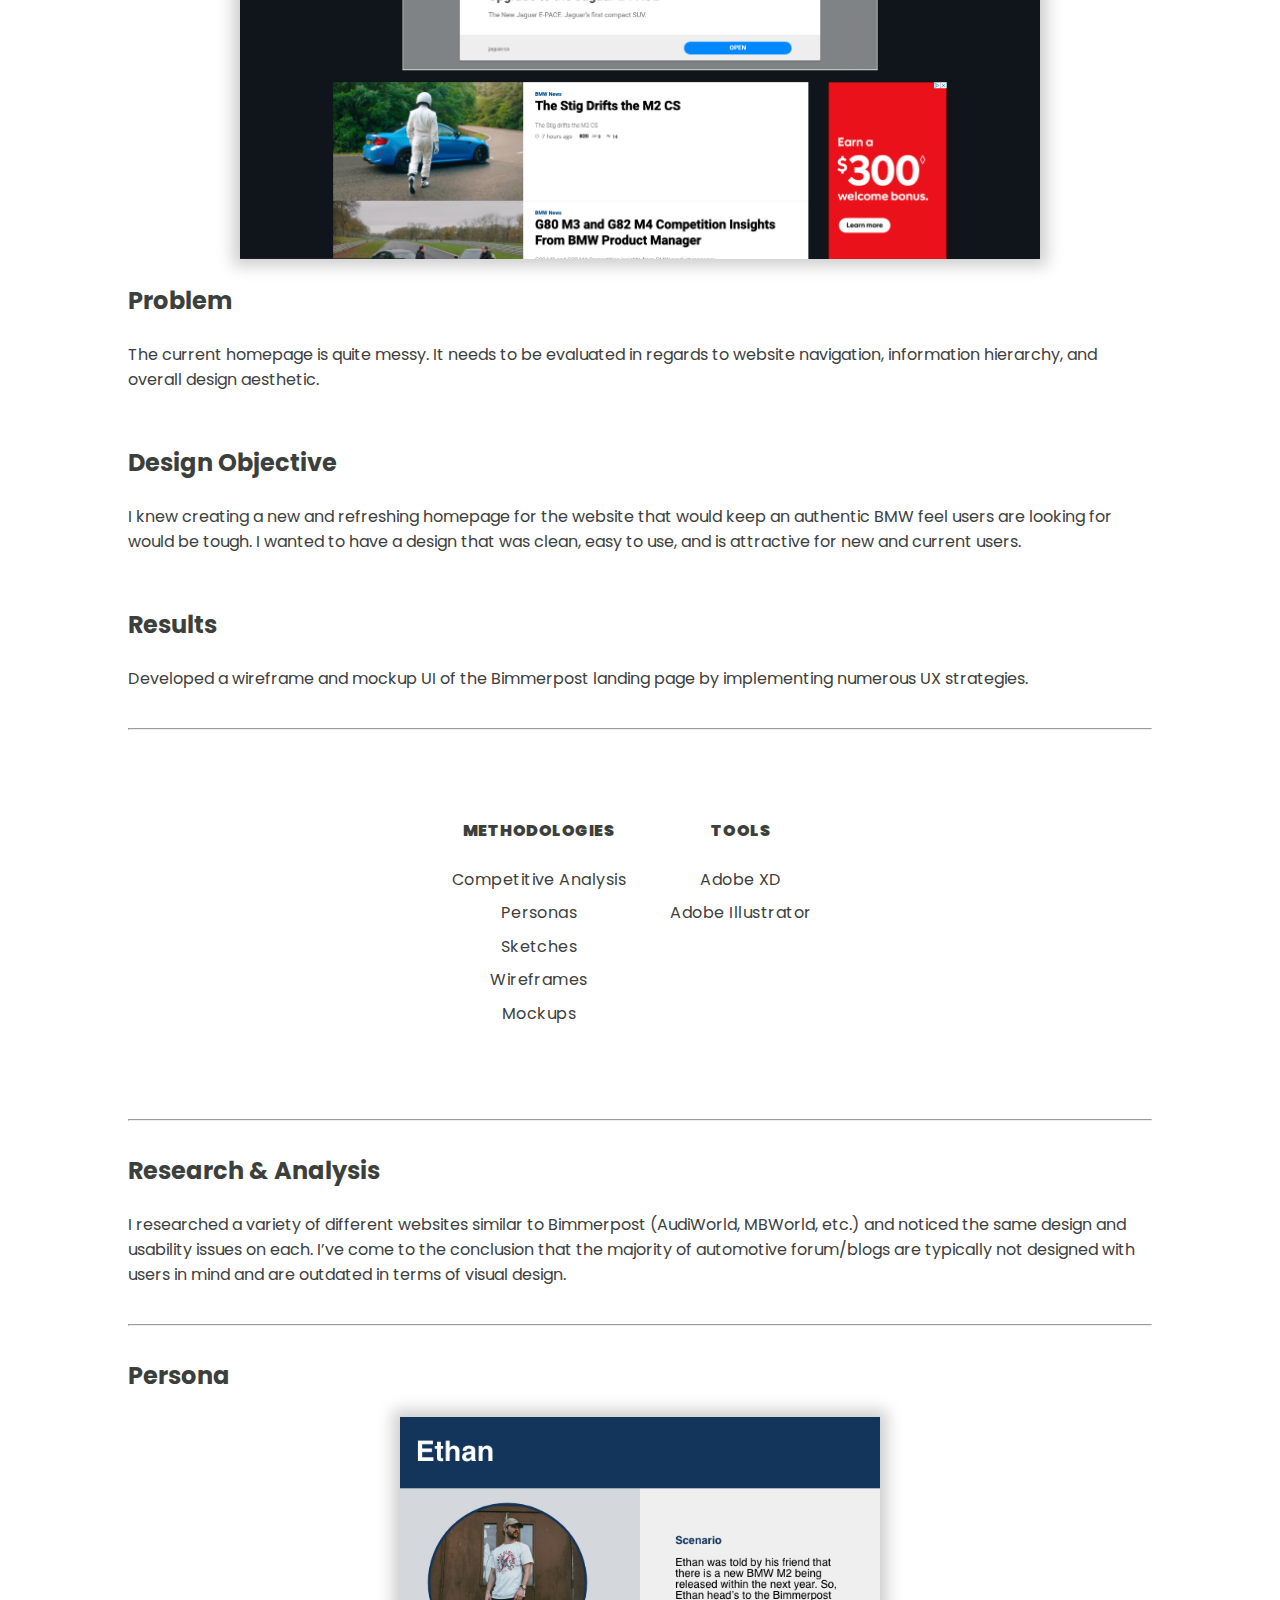
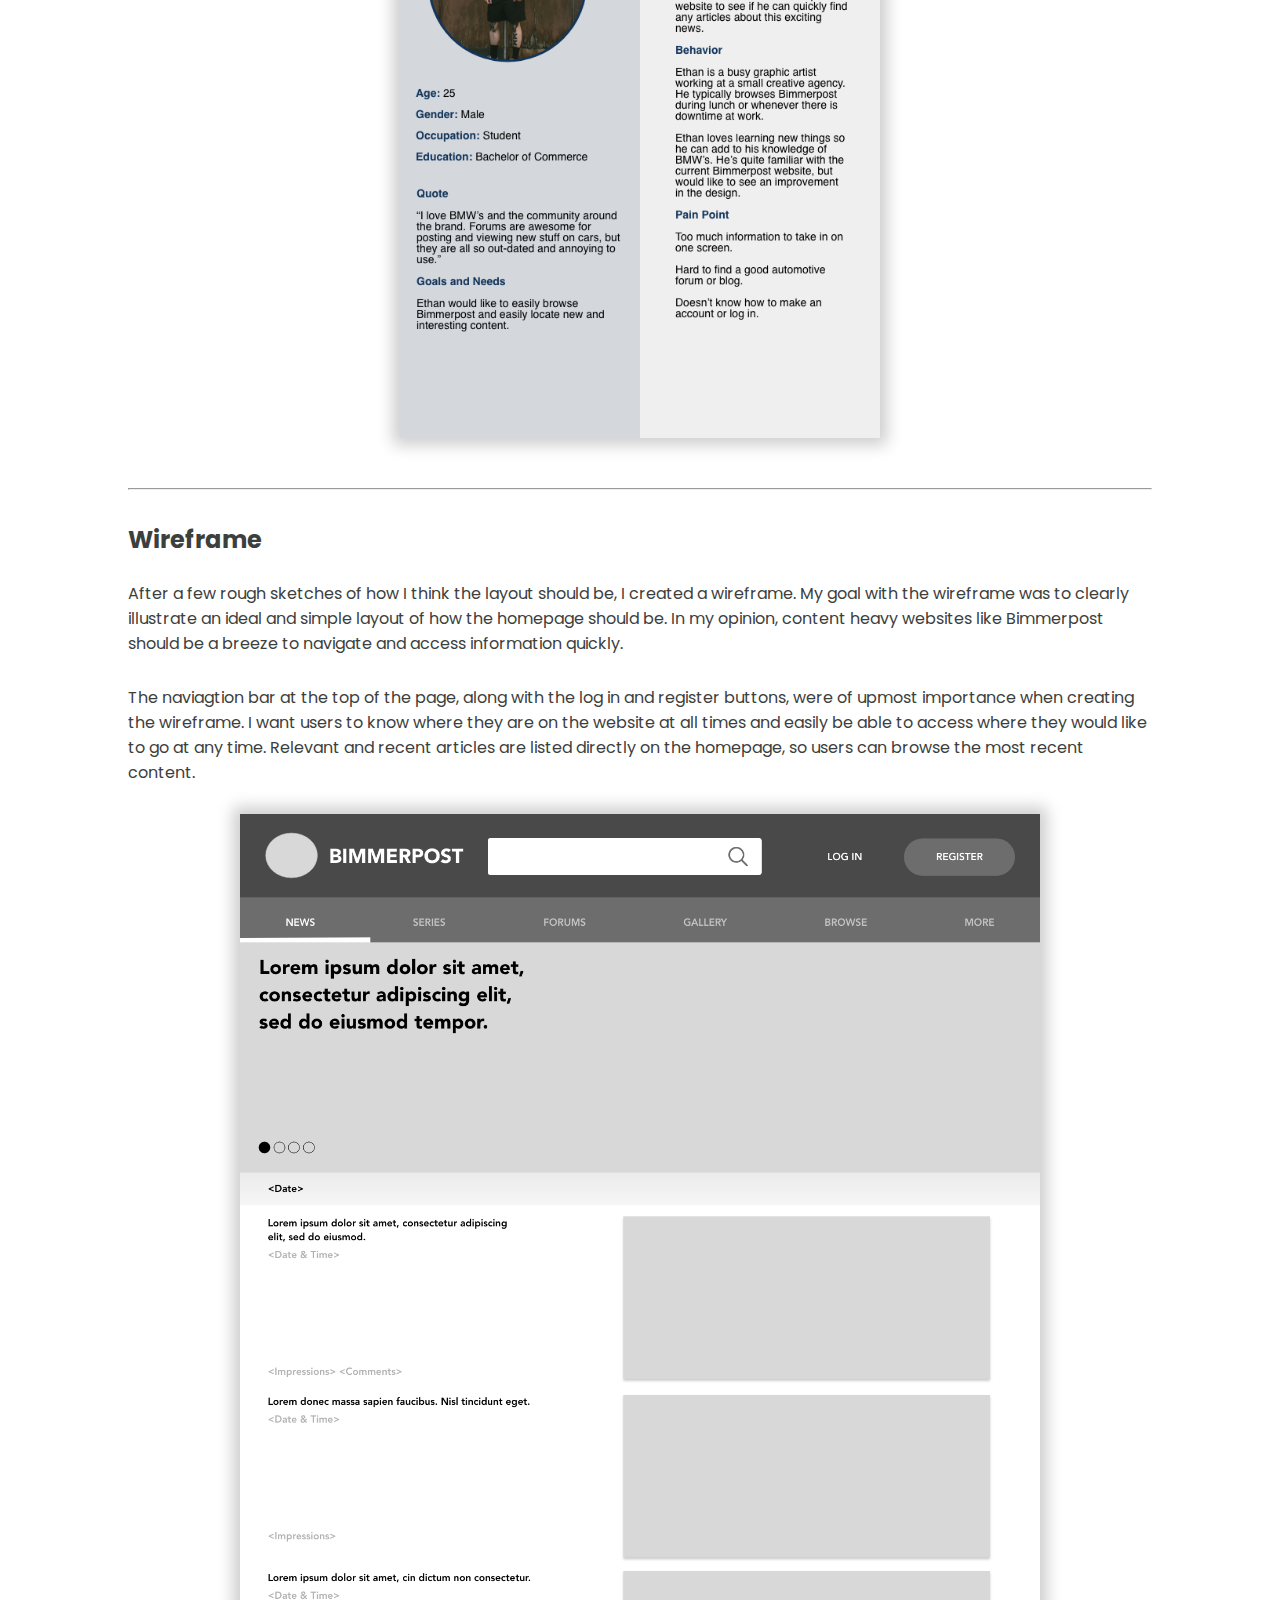
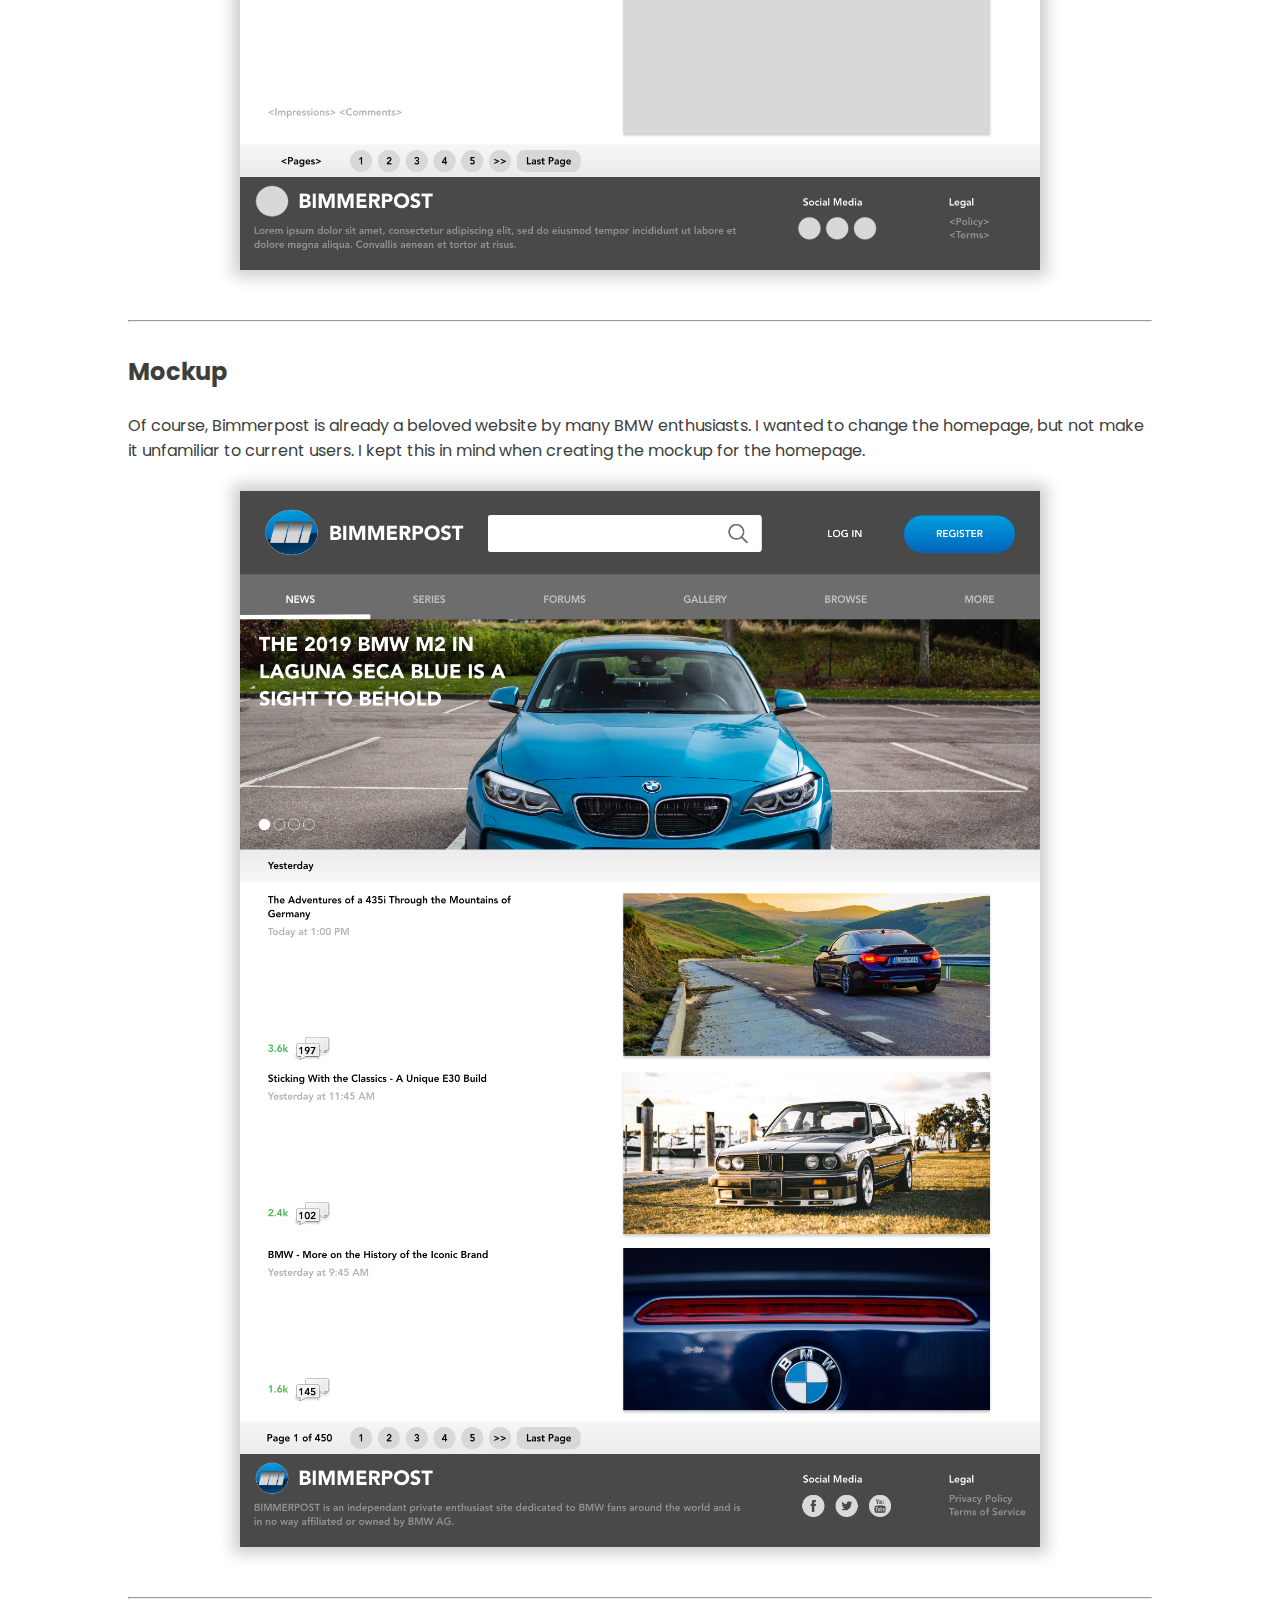
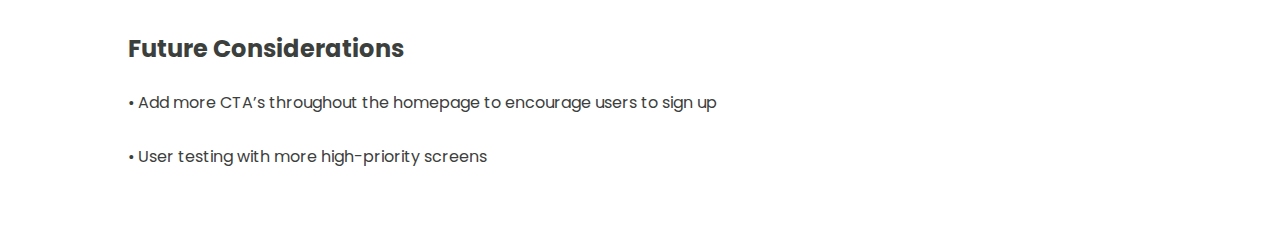
==== commit 7f0855a4: "Minor changes" ====
--- a/pages/bimmerpost.html
+++ b/pages/bimmerpost.html
@@ -29,8 +29,8 @@
         website for BMW enthusiasts to share news and articles about their cars
         and new articles at anytime. 
         <p class="projectText">The problem I have with Bimmerpost, like many other automotive
-          enthusiast websites, is the website it’s self. It’s not difficult to
-          navigate, it’s cluttered, and it’s flat out ugly. Here is an screenshot of the current website:</p><img
+          enthusiast websites, is the design. It’s not difficult to
+          navigate, it’s cluttered, and it’s a bit ugly. Here is an screenshot of the current website:</p><img
           src="/img/bimmerpostSite.png"
           alt="Website Image"
           class="projectImageMedium"
--- a/src/css/styles.css
+++ b/src/css/styles.css
@@ -363,6 +363,10 @@
   border-radius: 0.5rem;
 }
 
+.about__text {
+  padding-bottom: 10px;
+}
+
 /* ===== Skills Section =====*/
 
 .subtitle {
@@ -653,6 +657,8 @@
 
 .iFrame {
   border: none;
+  width: 20em;
+  height: 15em;
   box-shadow: 0px 0px 30px 0px rgba(0, 0, 0, 0.35);
   margin: 20px 0;
 }
@@ -690,4 +696,12 @@
     height: 50px;
     width: 50px;
   }
-}
+
+  .iFrame {
+    border: none;
+    width: 50em;
+    height: 32em;
+    box-shadow: 0px 0px 30px 0px rgba(0, 0, 0, 0.35);
+    margin: 20px 0;
+  }
+}
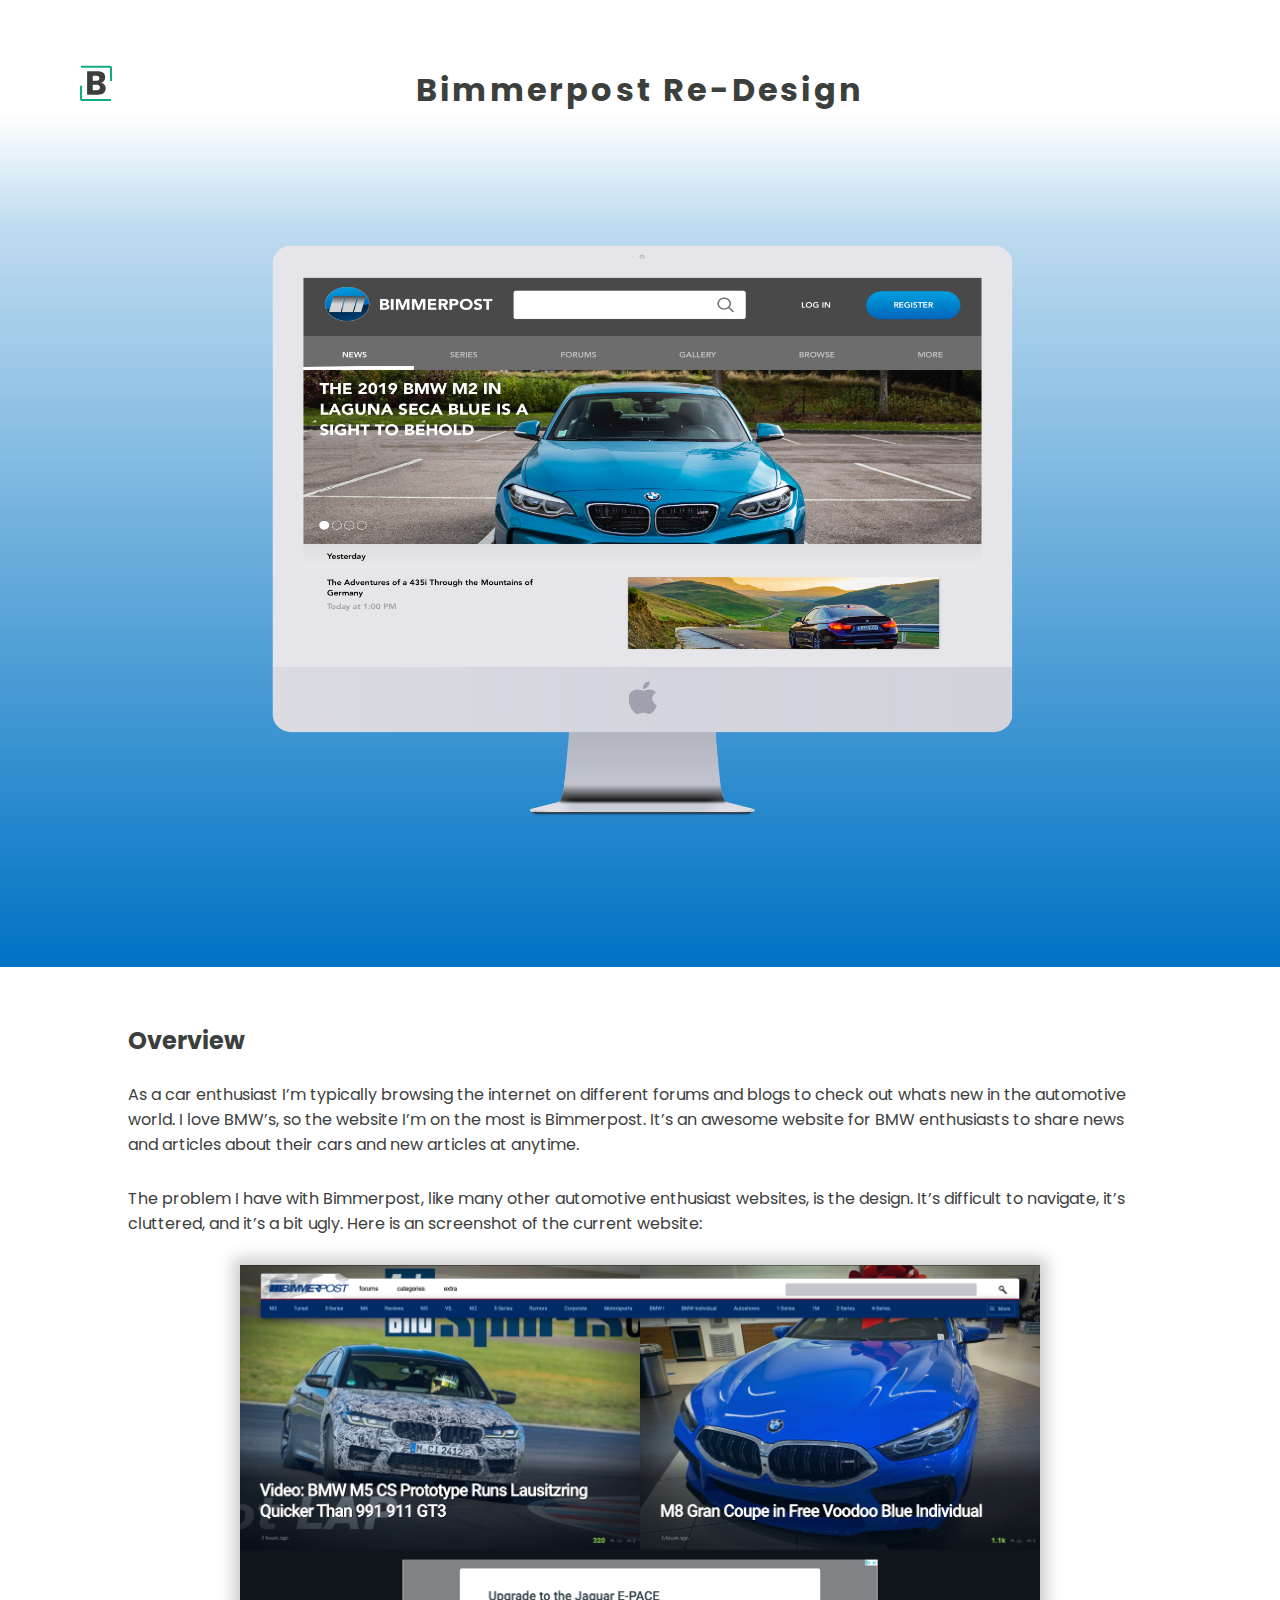
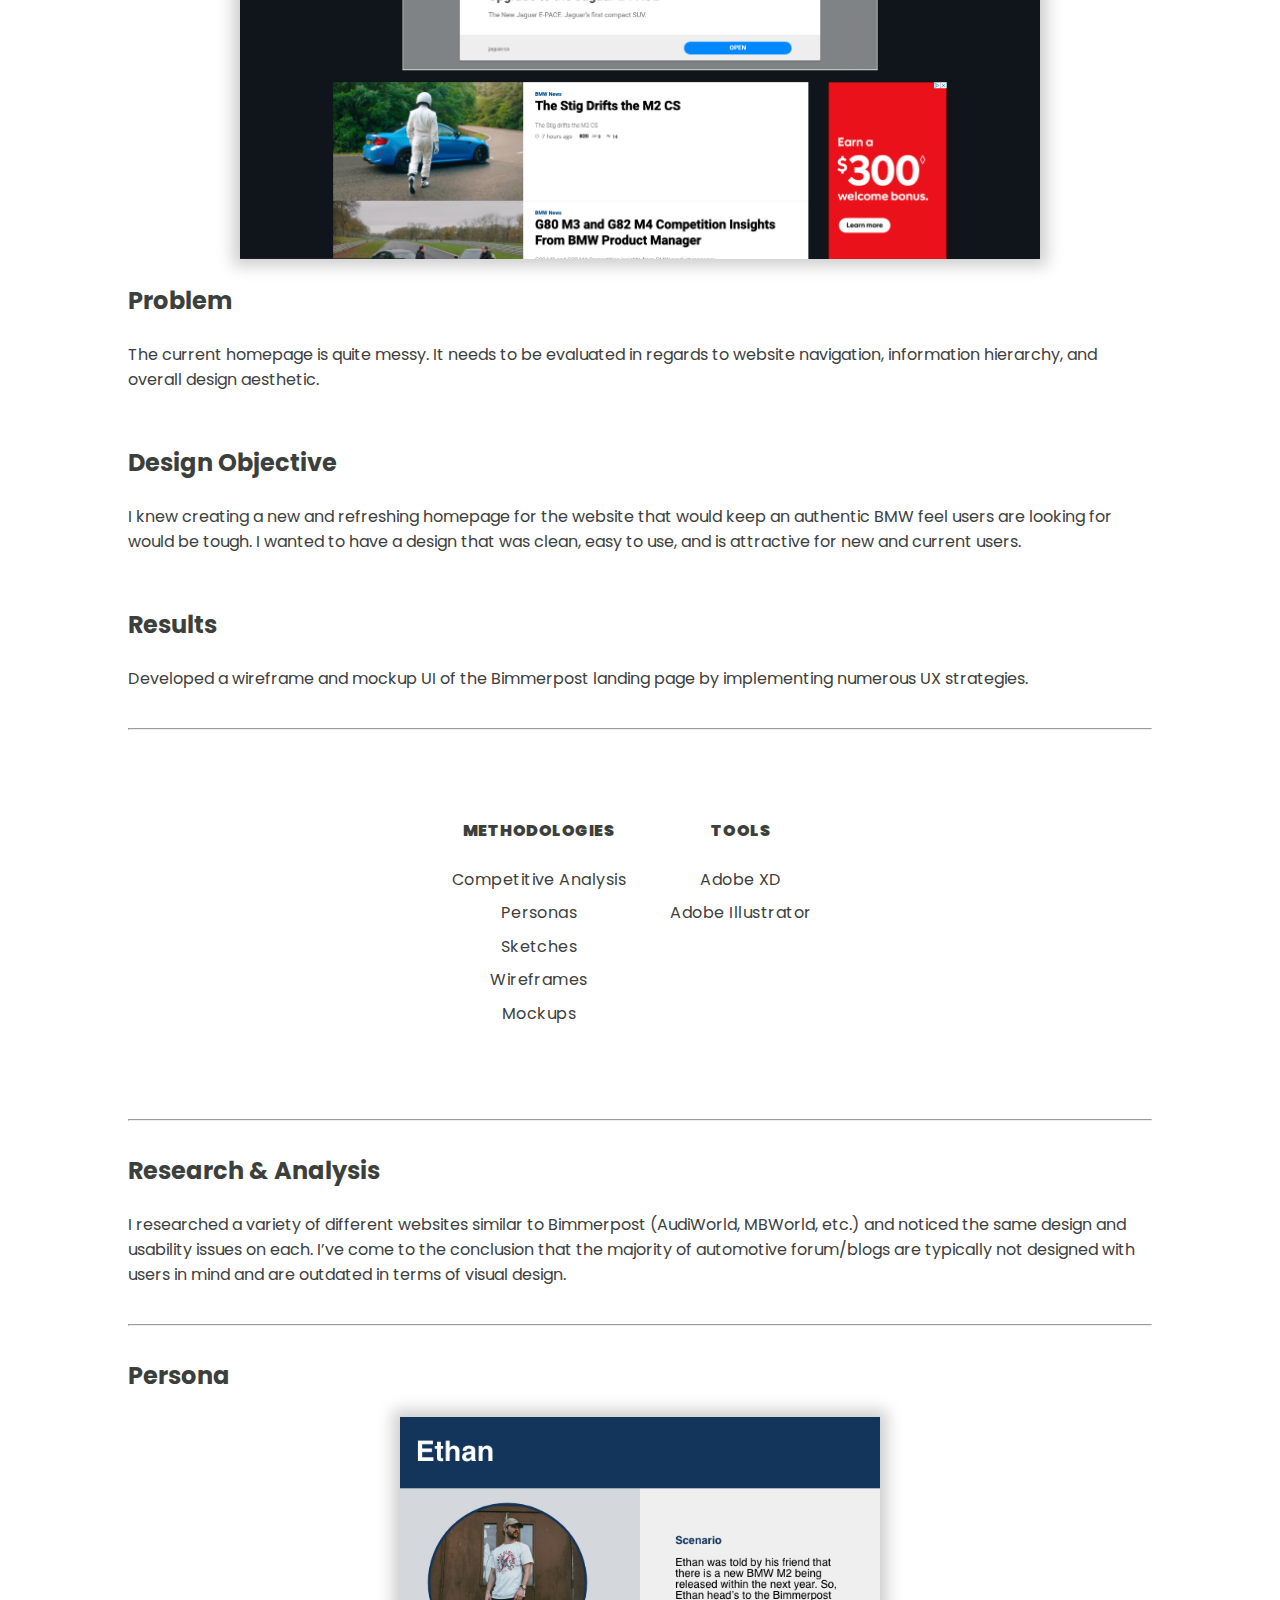
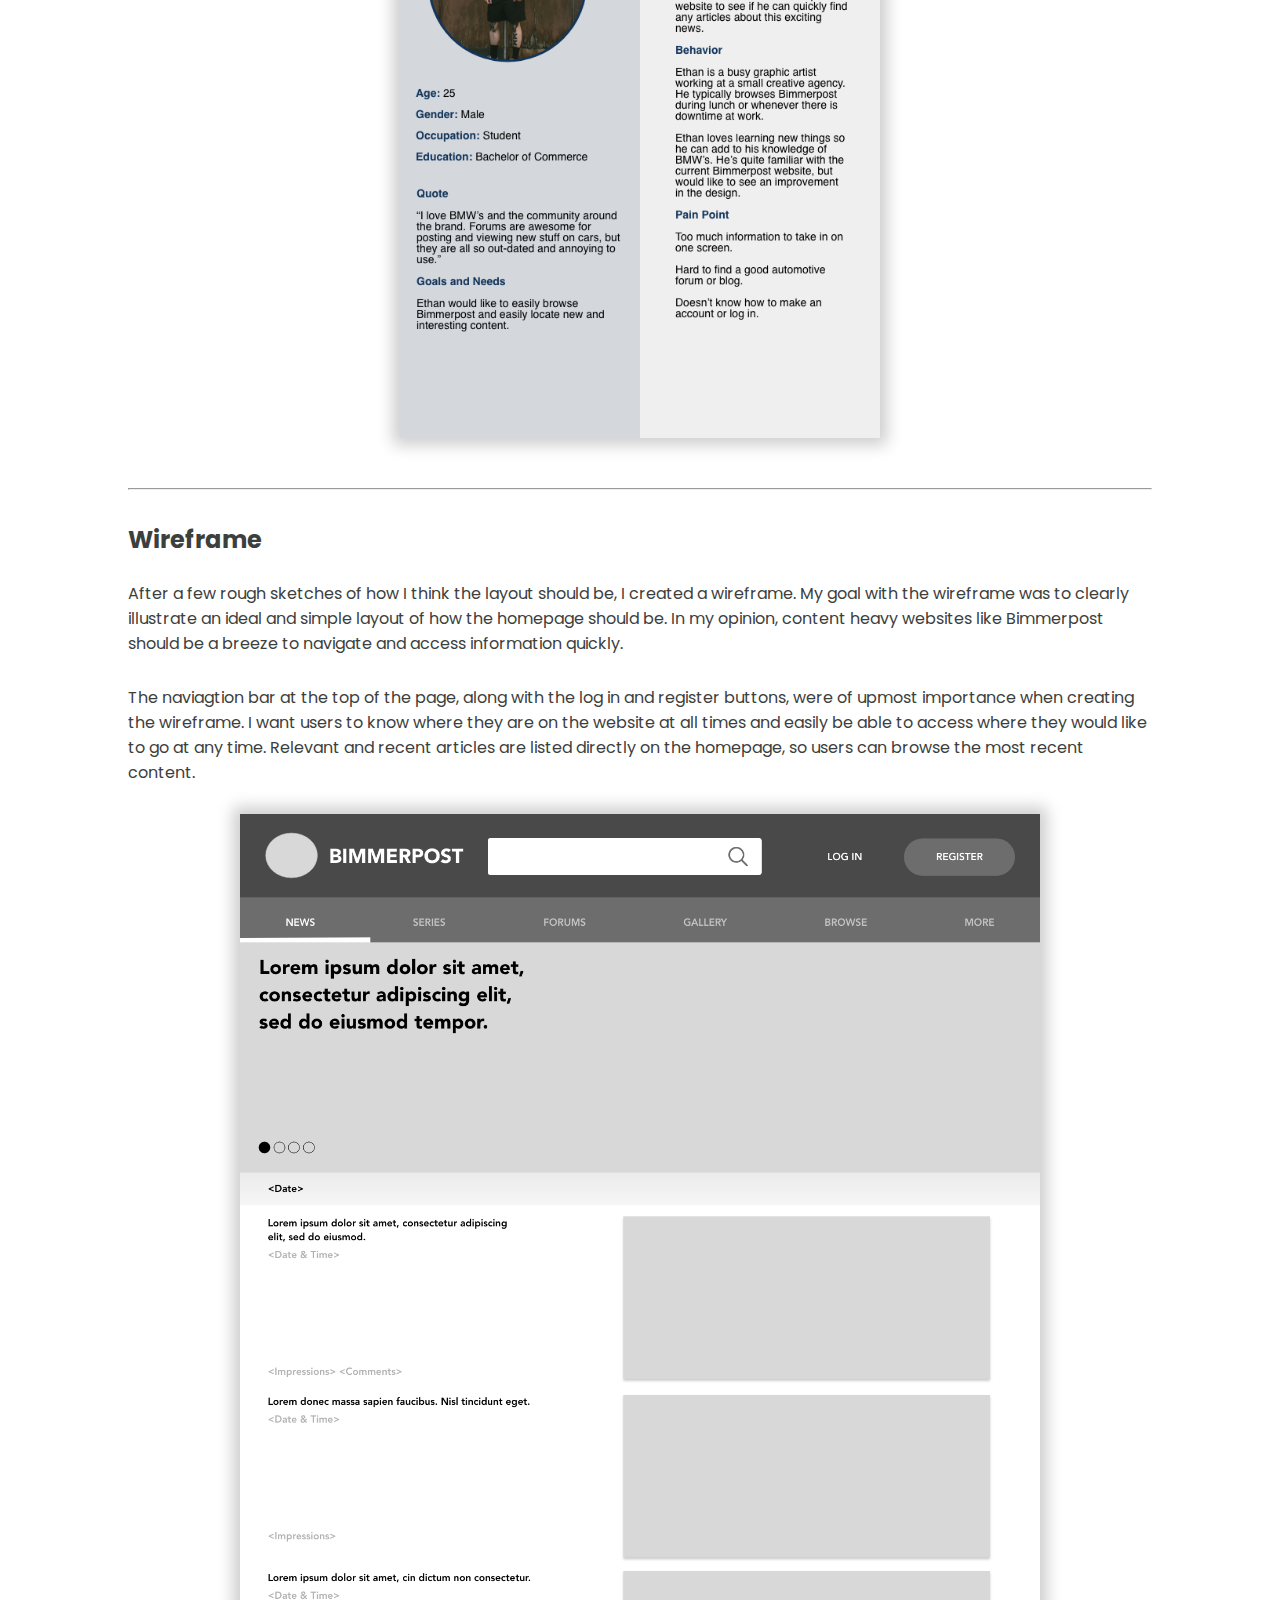
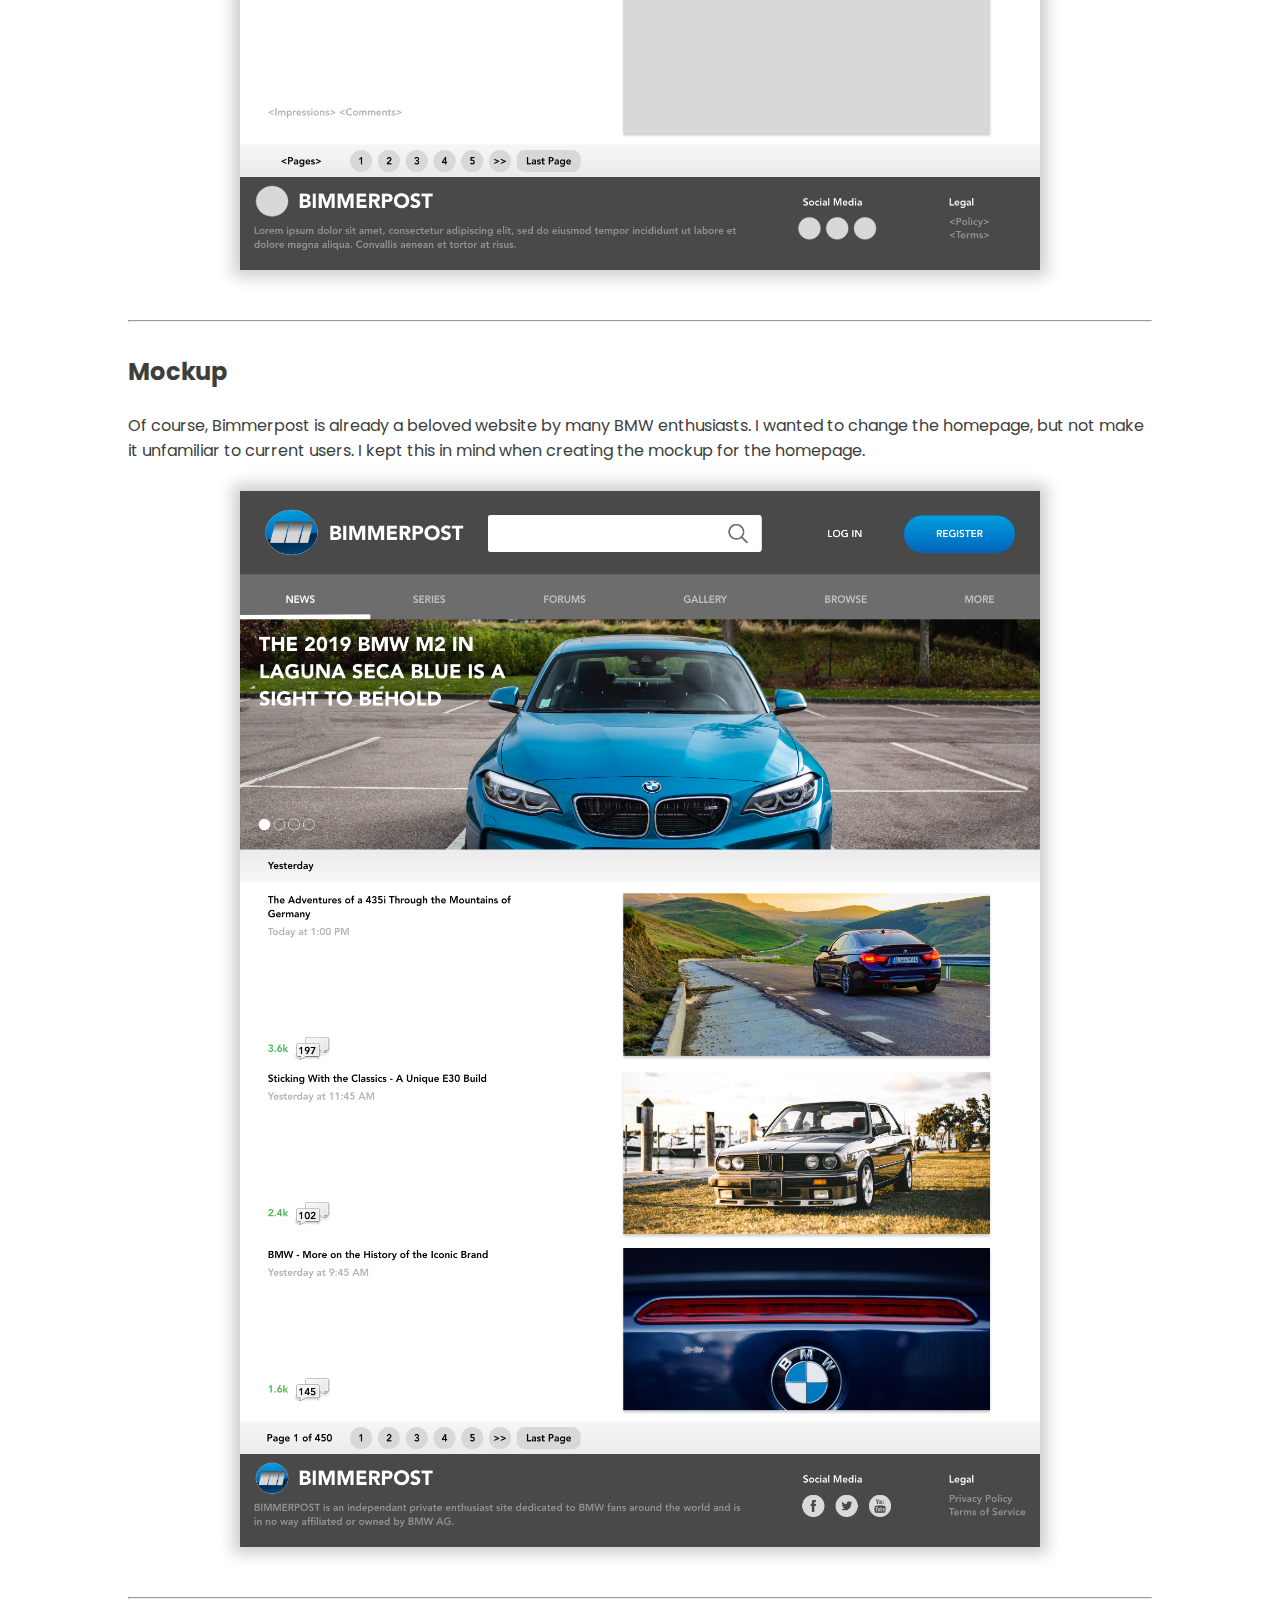
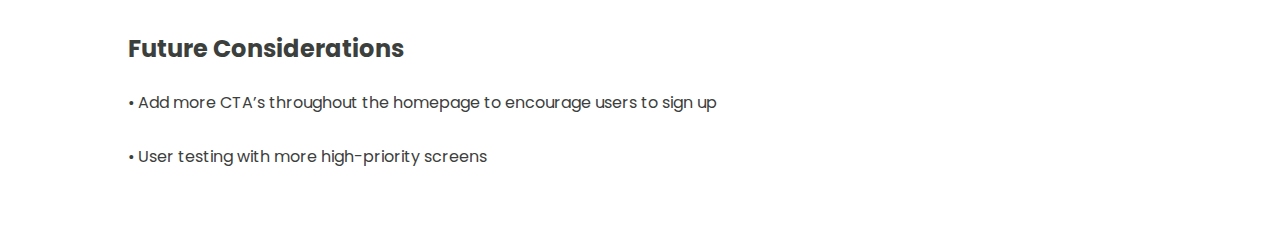
==== commit 849dc3f4: "Correct spelling error" ====
--- a/pages/bimmerpost.html
+++ b/pages/bimmerpost.html
@@ -29,7 +29,7 @@
         website for BMW enthusiasts to share news and articles about their cars
         and new articles at anytime. 
         <p class="projectText">The problem I have with Bimmerpost, like many other automotive
-          enthusiast websites, is the design. It’s not difficult to
+          enthusiast websites, is the design. It’s difficult to
           navigate, it’s cluttered, and it’s a bit ugly. Here is an screenshot of the current website:</p><img
           src="/img/bimmerpostSite.png"
           alt="Website Image"
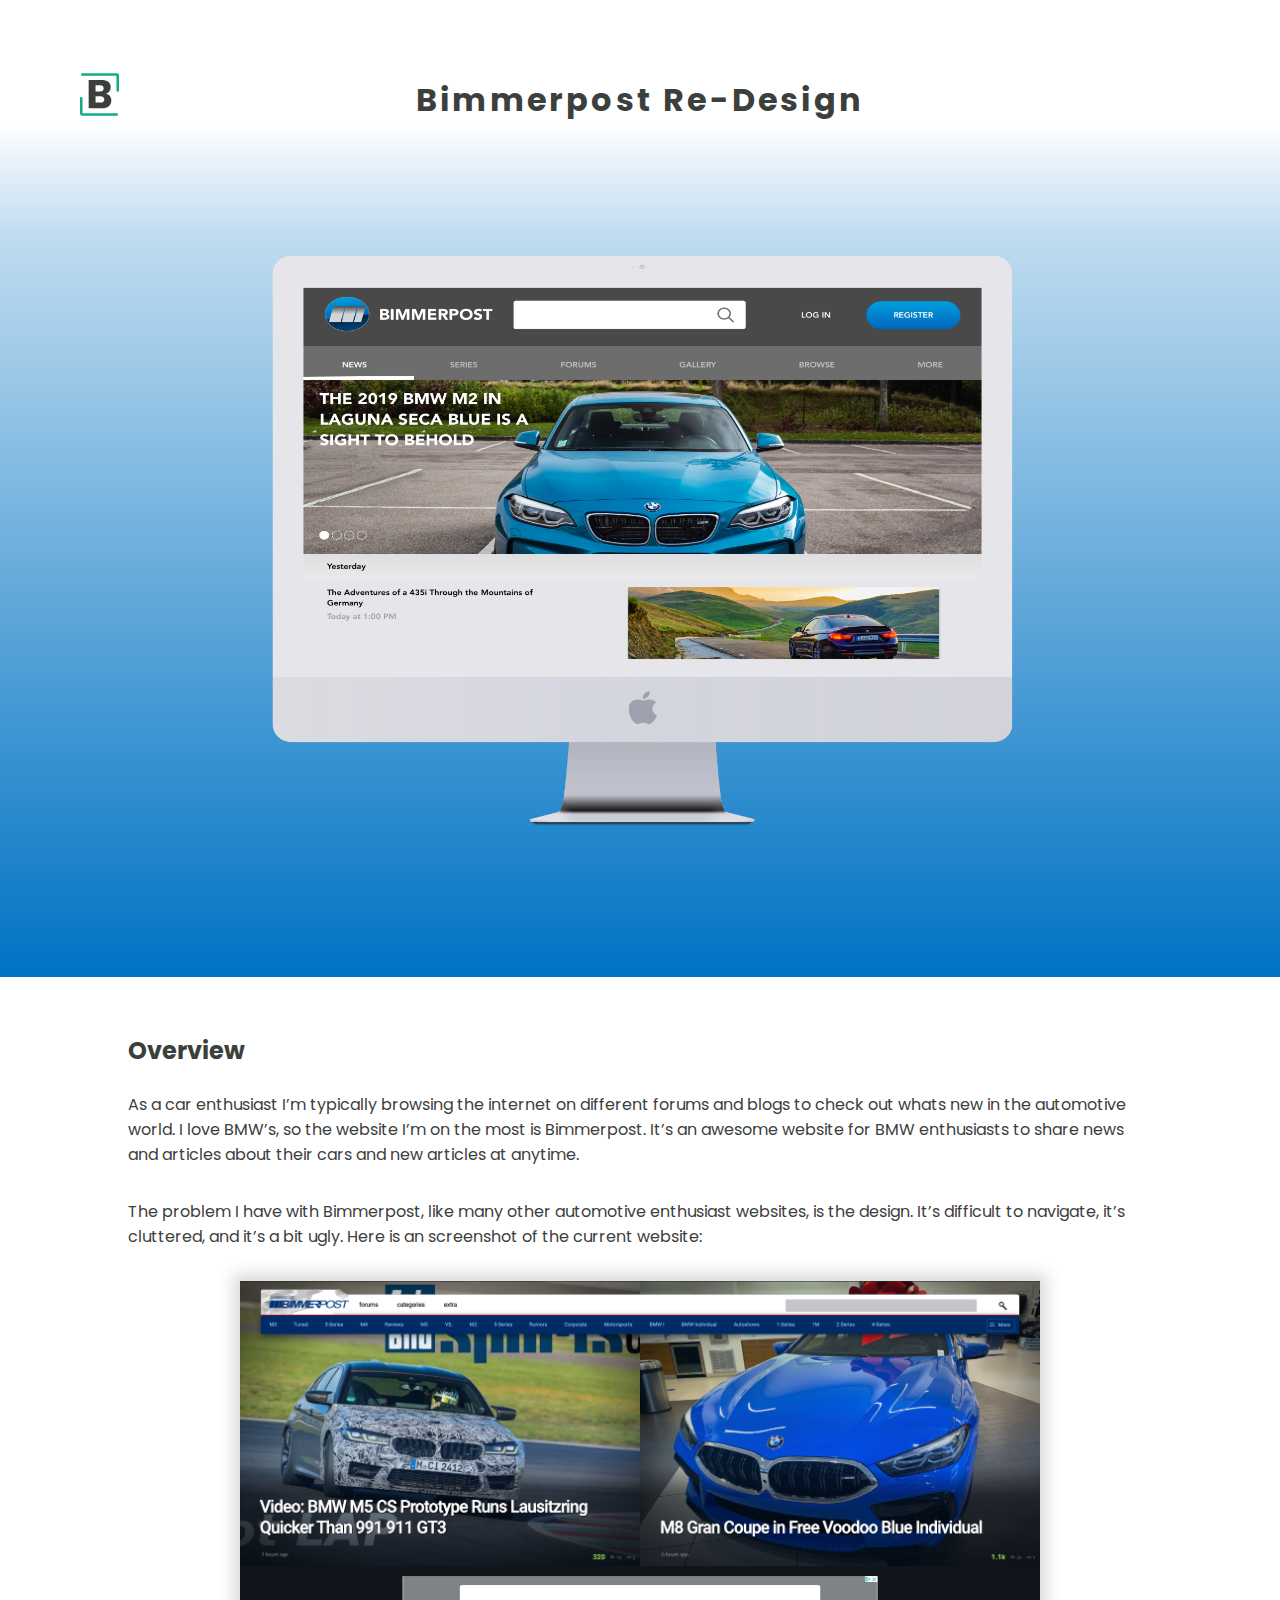
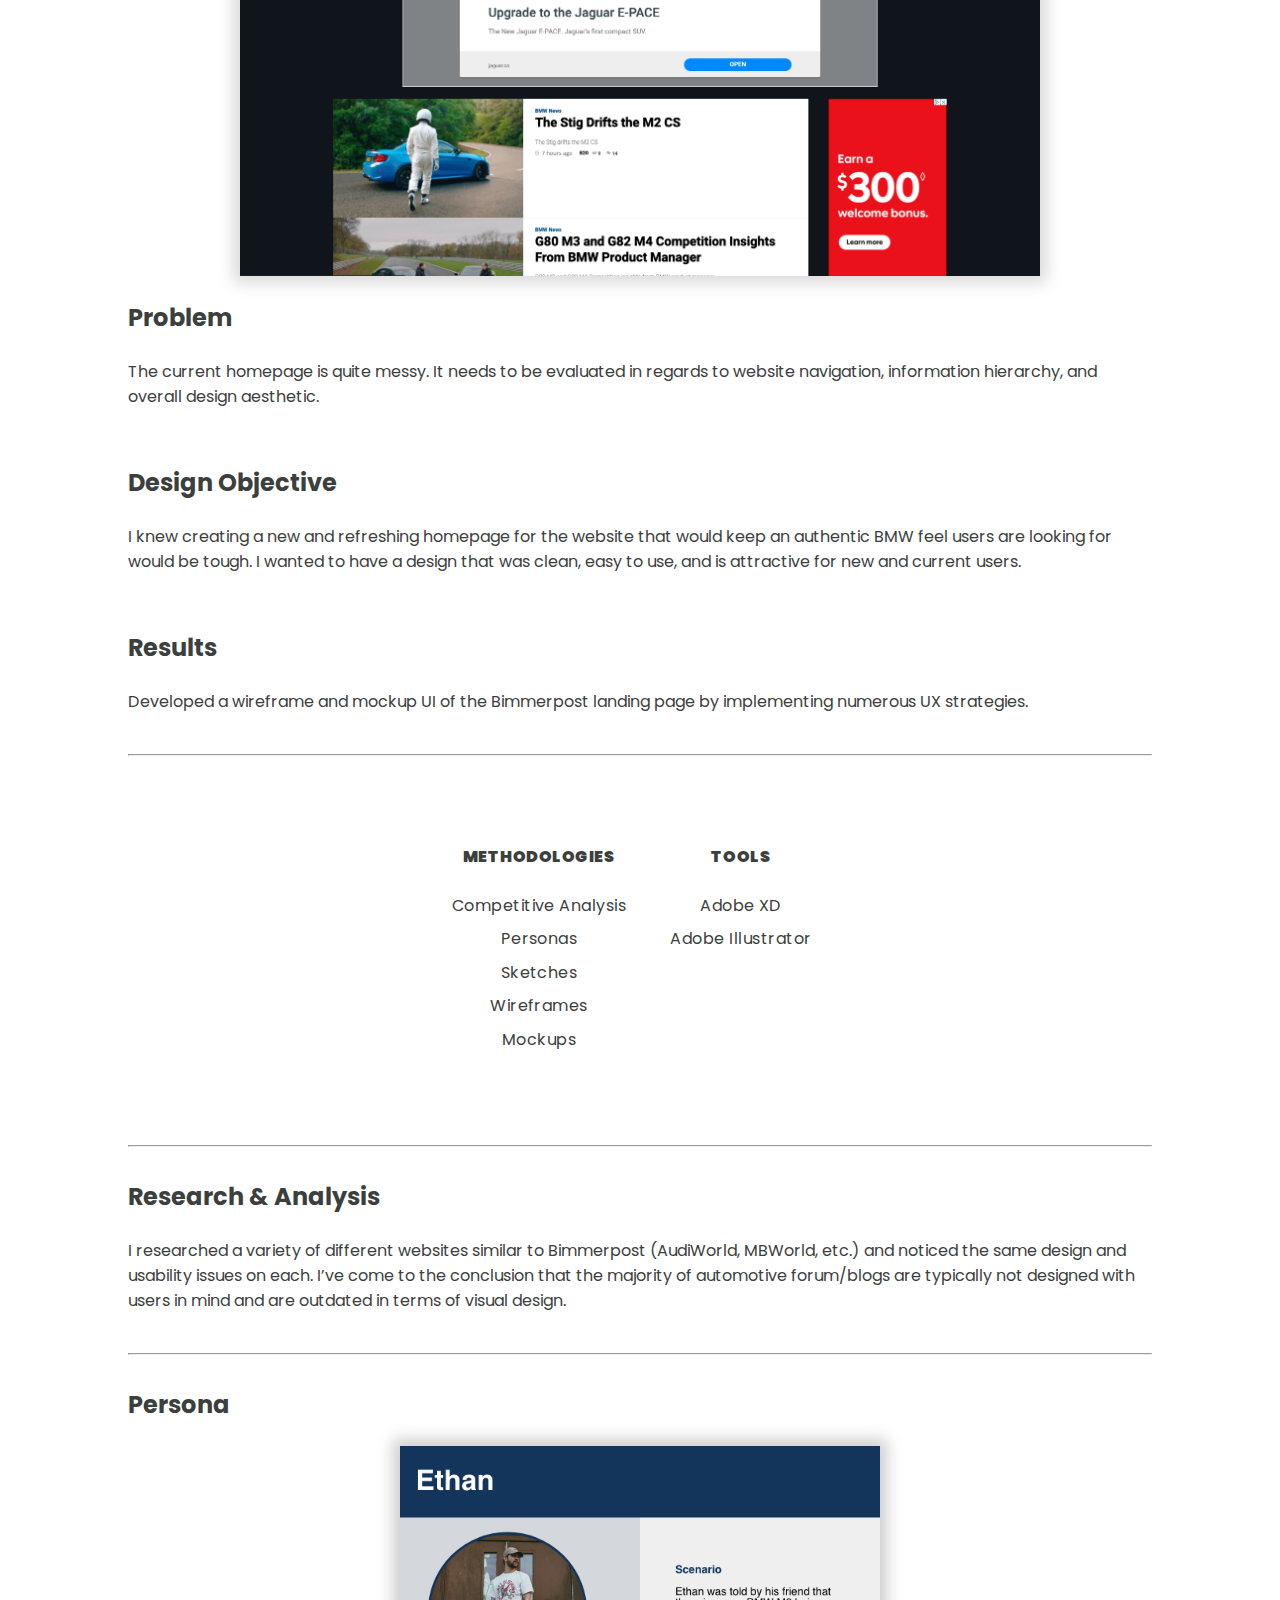
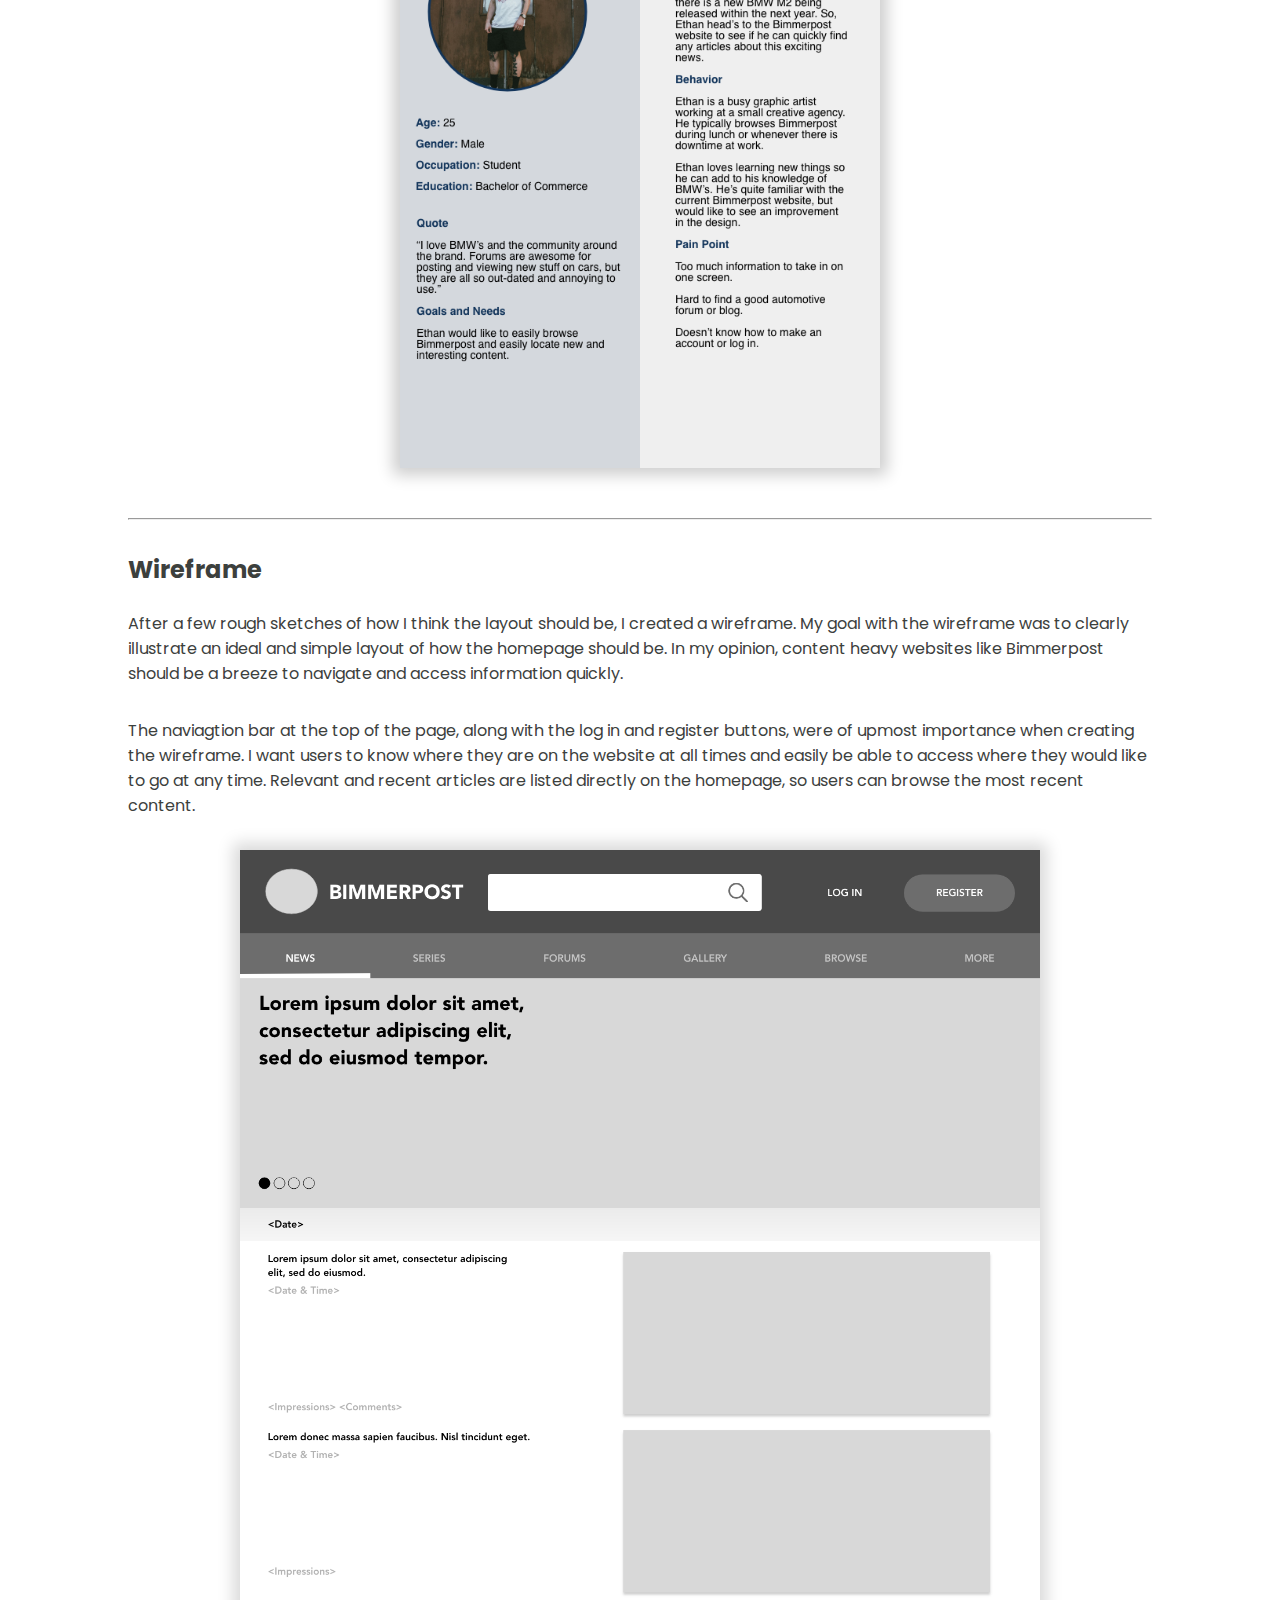
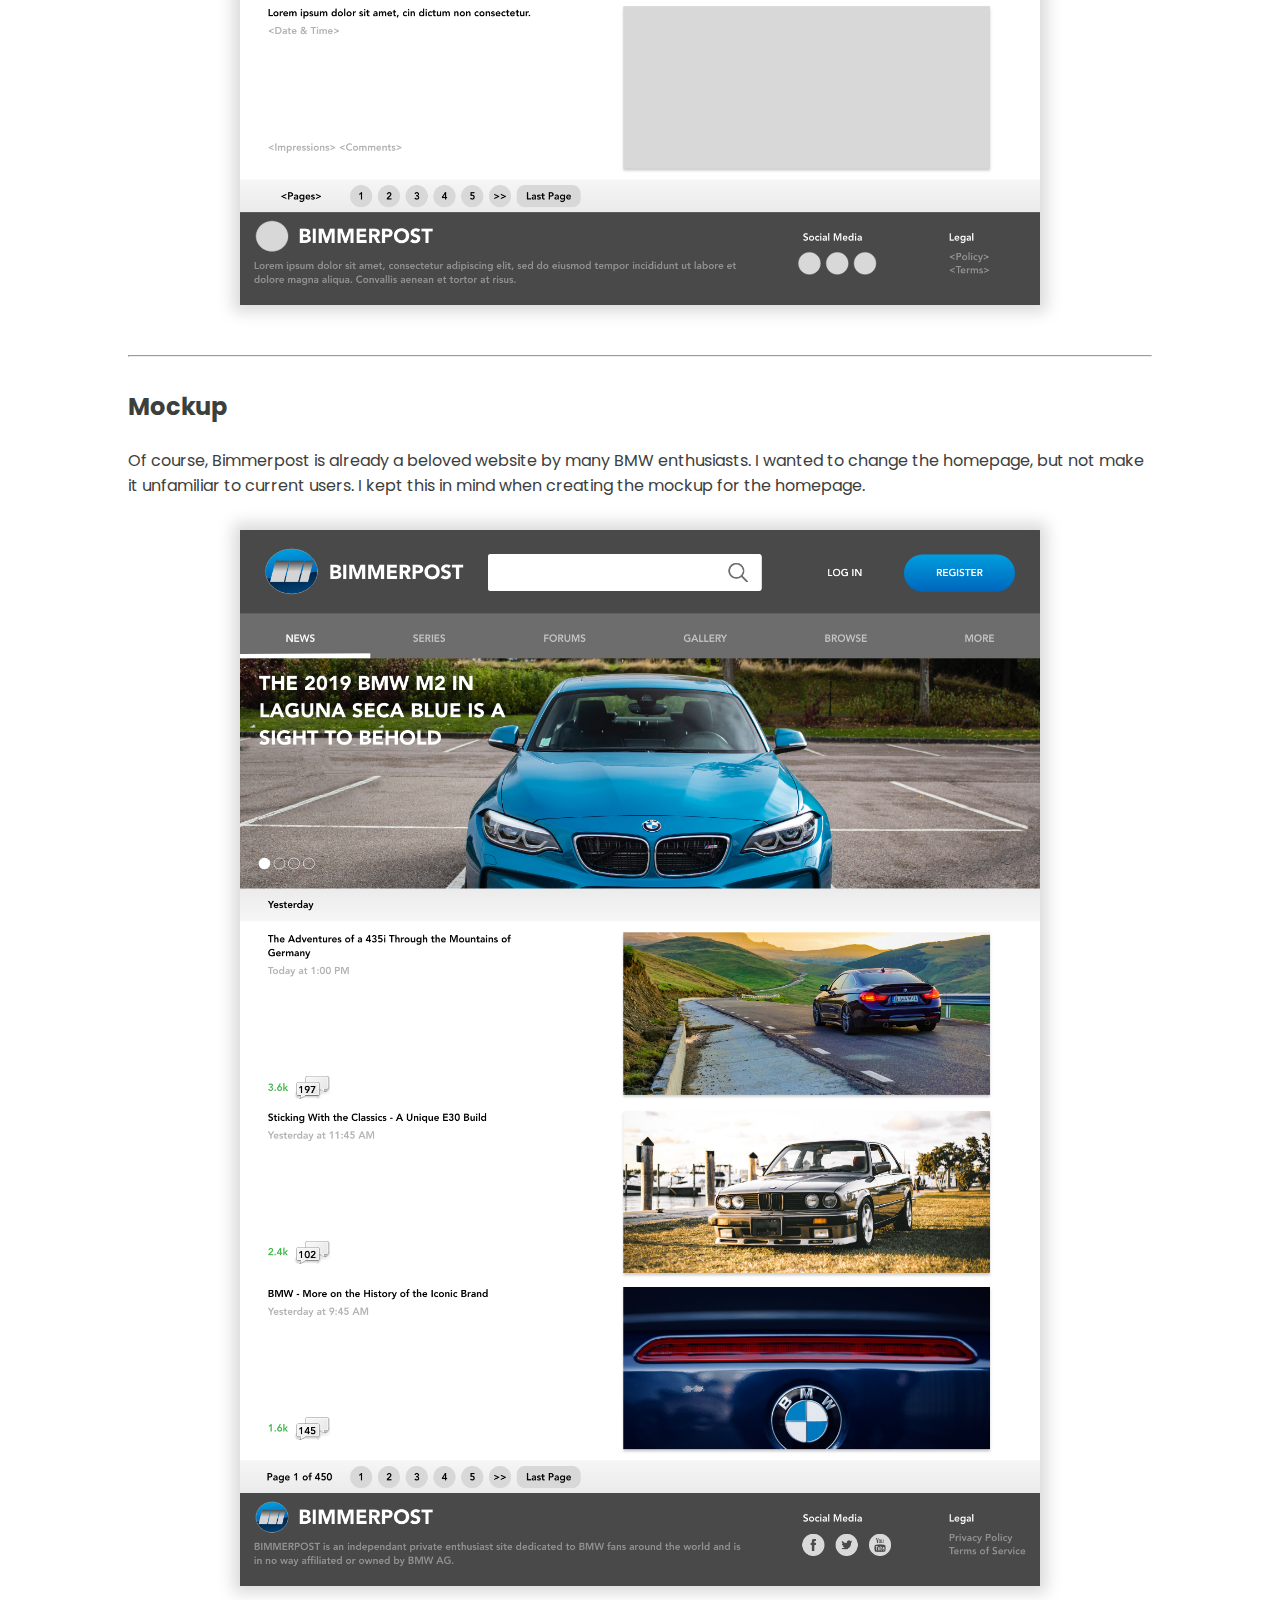
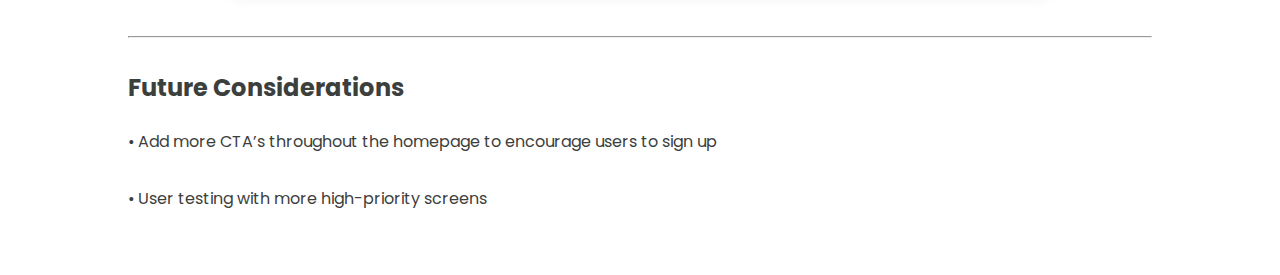
==== commit 7b0177eb: "Projects Added" ====
--- a/pages/bimmerpost.html
+++ b/pages/bimmerpost.html
@@ -8,8 +8,8 @@
   </head>
   <body>
     <div class="projectPageHeader">
-      <h1 class="projectPageTitle"><div class="projectPageHeader">
-        <a href="/index.html" class="project-nav-logo"
+      <h1 class="projectPageTitle">
+        <a href="/pages/design.html" class="project-nav-logo"
           ><img src="/img/WebsiteLogo.svg" alt="Website Logo"
         /></a>Bimmerpost Re-Design</h1>
     </div>
--- a/src/css/styles.css
+++ b/src/css/styles.css
@@ -135,18 +135,17 @@
 .skills-container ul li .icon-container {
   height: 100px;
   place-content: center;
-  margin: 0 auto;
   display: -ms-grid;
   display: grid;
 }
 
-.skills-container ul li .icon-container.one {
+/* .skills-container ul li .icon-container.one {
   width: 60px;
 }
 
 .skills-container ul li .icon-container.two {
   width: 60px;
-}
+} */
 
 .skills-container ul li .skill-title {
   font-weight: bold;
@@ -162,6 +161,36 @@
 
 .portfolio {
   background: #f0f0f0;
+}
+
+.main-portfolio-container {
+  border: 2px solid #d3d3d3;
+  color: var(--second-color);
+  padding: 2em;
+  margin: 3em 0 3em 0;
+  border-radius: 20px;
+  transition: all 0.3s;
+}
+
+.main-portfolio-container:hover {
+  -webkit-box-shadow: 0px 0px 15px 5px rgba(0, 0, 0, 0.15);
+  box-shadow: 0px 0px 15px 5px rgba(0, 0, 0, 0.25);
+  transform: scale(1.03);
+}
+
+.portfolio-container {
+  border: 2px solid #d3d3d3;
+  color: var(--second-color);
+  padding: 2em;
+  margin: 3em 0 3em 0;
+  border-radius: 20px;
+  transition: all 0.3s;
+}
+
+.portfolio-container:hover {
+  -webkit-box-shadow: 0px 0px 15px 5px rgba(0, 0, 0, 0.15);
+  box-shadow: 0px 0px 15px 5px rgba(0, 0, 0, 0.25);
+  transform: scale(1.02);
 }
 
 .portfolio-container a img {
@@ -267,6 +296,7 @@
 .nav__link:hover {
   position: relative;
 }
+
 .nav__link:hover::after {
   position: absolute;
   content: "";
@@ -276,6 +306,7 @@
   top: 2rem;
   background-color: var(--first-color);
 }
+
 .nav__logo {
   display: flex;
   justify-content: center;
@@ -300,6 +331,10 @@
   top: 2rem;
   background-color: var(--first-color);
 }
+
+/* .active:visited {
+  color: var(--first-color);
+} */
 
 /*=== Show menu ===*/
 .show {
@@ -416,15 +451,6 @@
   display: flex;
   align-items: center;
 }
-.skills__bar {
-  position: absolute;
-  left: 0;
-  bottom: 0;
-  background-color: var(--first-color);
-  height: 0.25rem;
-  border-radius: 0.5rem;
-  z-index: var(--z-back);
-}
 
 /* ===== Portfolio Section =====*/
 .portfolio {
@@ -434,26 +460,6 @@
 .portfolio-container a img {
   border-radius: 1em;
   margin-bottom: 2em;
-}
-
-/* ===== Contact Section =====*/
-.contact__input {
-  width: 100%;
-  font-size: var(--normal-font-size);
-  font-weight: var(--font-semi);
-  padding: 1rem;
-  border-radius: 0.5rem;
-  border: 1.5px solid var(--second-color);
-  outline: none;
-  margin-bottom: var(--mb-4);
-}
-.contact__button {
-  display: block;
-  border: none;
-  outline: none;
-  font-size: var(--normal-font-size);
-  cursor: pointer;
-  margin-left: auto;
 }
 
 /* ===== Footer =====*/
@@ -479,7 +485,7 @@
 }
 
 /* ===== Media Queries =====*/
-@media screen and (min-width: 768px) {
+@media screen and (min-width: 800px) {
   .nav__logo {
     display: flex;
     justify-content: center;
@@ -571,22 +577,36 @@
   }
 
   .portfolio {
-    padding-top: 7em;
-  }
+    padding-top: 5em;
+  }
+
+  .main-portfolio {
+    padding-top: 3em;
+  }
+
+  .main-portfolio-container img {
+    margin-left: 2em;
+  }
+
   .portfolio-container img {
     margin-left: 2em;
   }
 
-  .contact__form {
-    width: 360px;
-  }
-  .contact__container {
-    justify-items: center;
-  }
+  /* .portfolio-img {
+    height: 35em;
+  } */
 
   .portfolio {
     text-align: left;
   }
+
+  .main-portfolio-container {
+    display: -ms-grid;
+    display: grid;
+    -ms-grid-columns: 40% auto;
+    grid-template-columns: 40% auto;
+  }
+
   .portfolio-container {
     display: -ms-grid;
     display: grid;
@@ -594,9 +614,9 @@
     grid-template-columns: 40% auto;
   }
   .portfolio-left {
-    display: -ms-grid;
     display: grid;
-    place-content: center;
+    place-content: left;
+    align-items: center;
   }
 }
 
@@ -629,7 +649,7 @@
 
 .projectText {
   text-align: initial;
-  padding-bottom: 1.8em;
+  padding-bottom: 2em;
 }
 
 .projectTable {
@@ -677,8 +697,8 @@
 .projectImageMedium {
   width: 50em;
   margin: 0 auto;
-  -webkit-box-shadow: 0px 0px 15px 7px rgba(0, 0, 0, 0.2);
-  box-shadow: 0px 0px 15px 7px rgba(0, 0, 0, 0.2);
+  -webkit-box-shadow: 0px 0px 15px 7px rgba(0, 0, 0, 0.15);
+  box-shadow: 0px 0px 15px 7px rgba(0, 0, 0, 0.15);
 }
 
 /* ===== Media Queries for Project Pages =====*/
@@ -691,10 +711,10 @@
   .project-nav-logo {
     display: flex;
     position: relative;
-    top: 42px;
+    top: 48px;
     left: 80px;
-    height: 50px;
-    width: 50px;
+    height: 60px;
+    width: 60px;
   }
 
   .iFrame {
